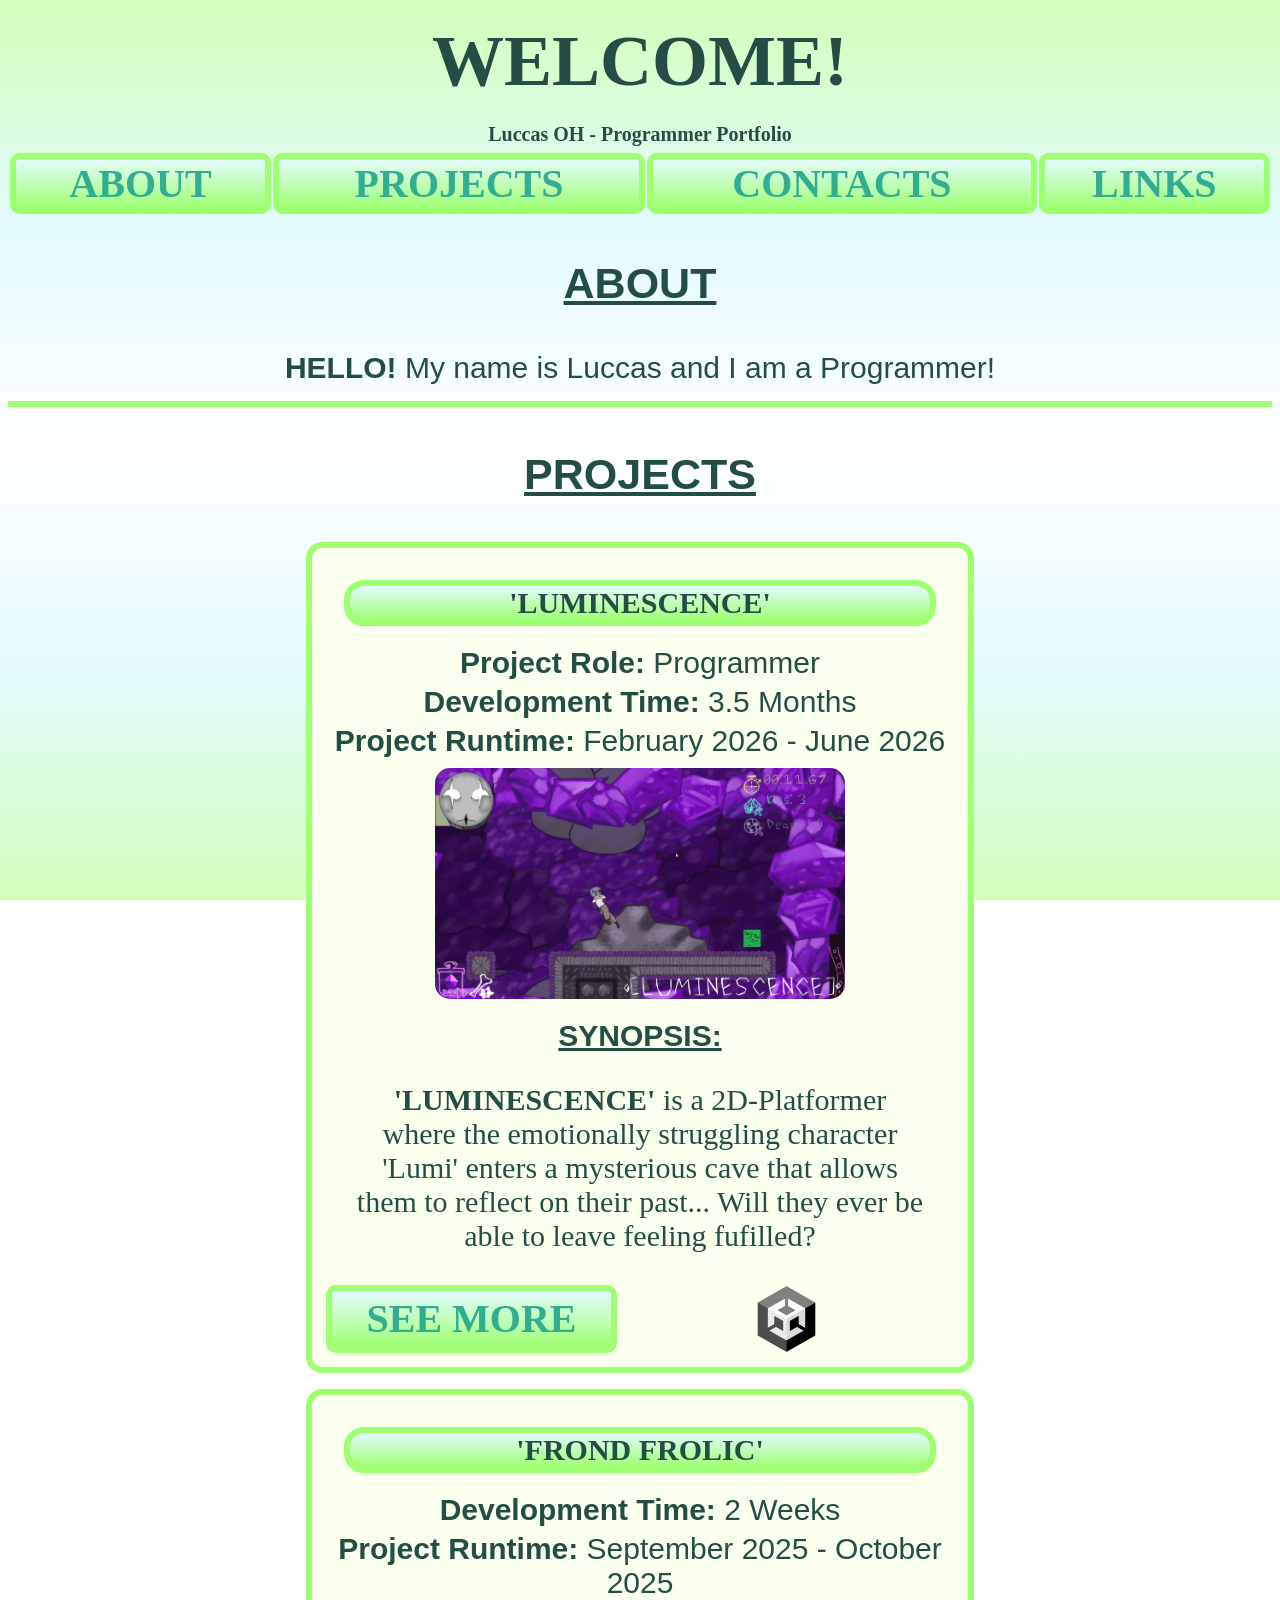
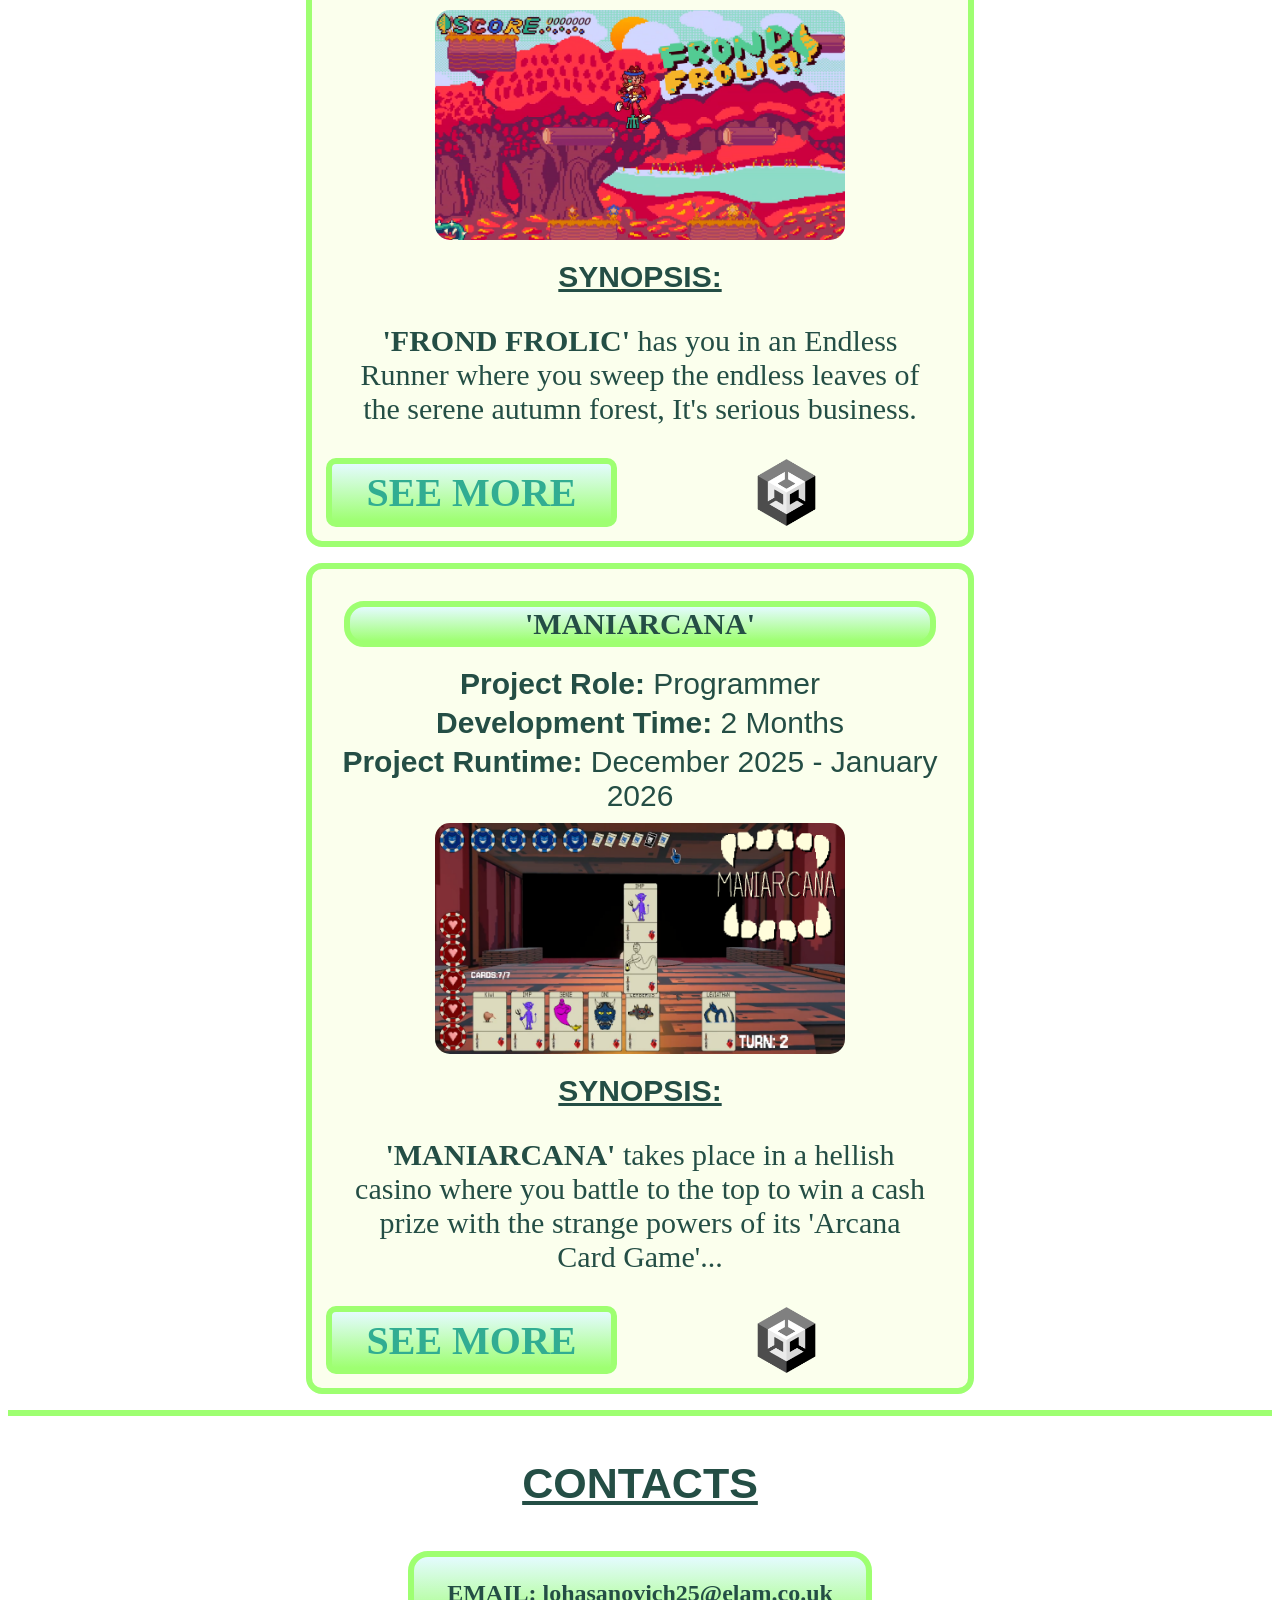
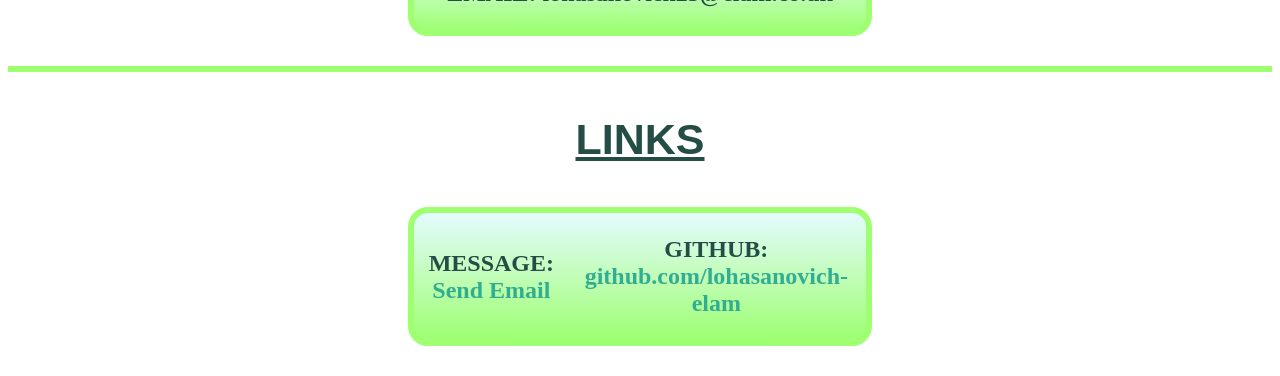
==== index.html @ 420a4e7f "Site Update More Page Additions" ====
<!DOCTYPE html>
<html lang ="en">
<head>
    <title>My Portfolio</title>
    <link rel="stylesheet" href="css/style.css" />
    <link rel="icon" href="assets/missing_texture.png"/>
</head>
<body id="body_main">
    <h1 style="font-size:72px; text-align:center;">WELCOME!</h1>
    <h2 style="font-size: 20px; text-align: center;">Luccas OH - Programmer Portfolio</h2>
    <table id="table_nav">
        <tbody>
            <tr id="top_cells">
                <th id="top_cells"><a href="#aboutme">ABOUT</a></th>
                <th id="top_cells"><a href="#myprojects">PROJECTS</a></th>
                <th id="top_cells"><a href="#contacts">CONTACTS</a></th>
                <th id="top_cells"><a href="#links">LINKS</a></th>
            </tr>
        </tbody>
    </table>
    <p title="About Me"  id="aboutme" style="font-size: 43px;" ;><b><ins>ABOUT</ins></b></p>
    <p style="margin: 10px";><b> HELLO! </b>My name is Luccas and I am a Programmer!</p>


    <div class="divider"></div>

    <p title="Projects" id="myprojects" style="font-size: 43px;" ;><b><ins>PROJECTS</ins></b></p>

    <!-- Luminescence_Game -->
    <nav class="project">
        <h1 class="project_title" ;>'LUMINESCENCE'</h1>
        <p style="margin: 5px" ;><b> Project Role: </b>Programmer</p>
        <p style="margin: 5px" ;><b> Development Time: </b>3.5 Months</p>
        <p style="margin: 5px" ;><b> Project Runtime: </b>February 2026 - June 2026</p>
        <img id="img_projects" src="assets/luminescence_screenshot.png" alt="Screenshot of the game Luminescence with its beautiful cave environment glistening through purple geodes.">
        <p style="margin: 15px" ;><b><ins> SYNOPSIS: </ins></b>
        <p style="margin: 30px; font-family: Verdana" ;><b>'LUMINESCENCE'</b> is a 2D-Platformer where the emotionally struggling character 'Lumi' enters a mysterious cave that allows them to reflect on their past... Will they ever be able to leave feeling fufilled?</p>
        <table id="table_nav">
            <tbody>
                <tr>
                    <th id="top_cells"><a href="luminescence.html">SEE MORE</a></th>
                    <th><img id="img_program" src="assets/unitylogo.png" alt="Made with Unity"></th>
                </tr>
            </tbody>
        </table>
    </nav>


    <!-- Frond_Frolic_Game -->
    <nav class="project">
        <h1 class="project_title" ;>'FROND FROLIC'</h1>
        <p style="margin: 5px" ;><b> Development Time: </b>2 Weeks</p>
        <p style="margin: 5px" ;><b> Project Runtime: </b>September 2025 - October 2025</p>
        <img id="img_projects" src="assets/frondfrolic_screenshot.png" alt="Screenshot of the serene autumn forests of Frond Frolic.">
        <p style="margin: 15px" ;><b><ins> SYNOPSIS: </ins></b></p>
        <p style="margin: 30px; font-family: Verdana" ;><b>'FROND FROLIC'</b> has you in an Endless Runner where you sweep the endless leaves of the serene autumn forest, It's serious business.</p>
        <table id="table_nav">
            <tbody>
                <tr>
                    <th id="top_cells"><a href="frond-frolic.html">SEE MORE</a></th>
                    <th><img id="img_program" src="assets/unitylogo.png" alt="Made with Unity"></th>
                </tr>
            </tbody>
        </table>
    </nav>

    <!-- Maniarcana_Game -->
    <nav class="project">
        <h1 class="project_title" ;>'MANIARCANA'</h1>
        <p style="margin: 5px" ;><b> Project Role: </b>Programmer</p>
        <p style="margin: 5px" ;><b> Development Time: </b>2 Months</p>
        <p style="margin: 5px" ;><b> Project Runtime: </b>December 2025 - January 2026</p>
        <img id="img_projects" src="assets/maniarcana_screenshot.png" alt="Screenshot of the inside of the titular card table in MANIARCANA.">
        <p style="margin: 15px" ;><b><ins> SYNOPSIS: </ins></b></p>
        <p style="margin: 30px; font-family: Verdana" ;><b>'MANIARCANA'</b> takes place in a hellish casino where you battle to the top to win a cash prize with the strange powers of its 'Arcana Card Game'...</p>
        <table id="table_nav">
            <tbody>
                <tr>
                    <th id="top_cells"><a href="maniarcana.html">SEE MORE</a></th>
                    <th><img id="img_program" src="assets/unitylogo.png" alt="Made with Unity"></th>
                </tr>
            </tbody>
        </table>
    </nav>

    <div class="divider"></div>

    <!-- CONTACTS + LINKS -->

    <p title="My Contacts" id="contacts" style="font-size: 43px;" ;><b><ins>CONTACTS</ins></b></p>
    <nav class="linkarea">
        <table id="table_nav">
            <tbody>
                <tr>
                    <th id="links_cells">EMAIL: lohasanovich25@elam.co.uk</th>
                </tr>
            </tbody>
        </table>
    </nav>

    <div class="divider"></div>

    <p title="Links" id="links" style="font-size: 43px;" ;><b><ins>LINKS</ins></b></p>
    <nav class="linkarea">
        <table id="table_nav">
            <tbody>
                <tr>
                    <th id="links_cells">MESSAGE: <a href="mailto:lohasanovich25@elam.co.uk">Send Email</a></th>
                    <th id="links_cells">GITHUB: <a href="https://github.com/lohasanovich-elam">github.com/lohasanovich-elam</a></th>
                </tr>
            </tbody>
        </table>
    </nav>
</body>
</html>
---- css/style.css ----
#top_cells{
    text-align: center;
    height: 100%;
    border: 6px solid #d2ffba;
    border-radius: 10px;
    border-collapse: collapse;
    border-color: #9eff71;
    background-color: #e4fbff;
    background-image: linear-gradient(to top, #9eff71, #e4fbff);
    font-family: Verdana;
    font-size: 40px;
    color: #244e45;
}

#links_cells{
    text-align: center;
    height: 100%;
    font-family: Verdana;
    font-size: 24px;
    color: #244e45;
}

h1 {
    font-family: Verdana;
    color: #244e45;
    text-align: center;
    margin: 20px;
}

h2 {
    font-family: Verdana;
    color: #244e45;
    text-align: center;
    margin: 5px;
}


p {
    font-family: Arial;
    text-align: center;
    font-size: 30px;
    color: #244e45;
}

img{
    display: block;
    margin: 50px;
    width: 100%
}

.linkarea {
    background-color: white;
    background-image: linear-gradient(to top, #9eff71, #e4fbff);
    border: 6px solid #9eff71;
    border-radius: 20px;
    margin: 40px 400px 30px 400px;
    padding: 20px 0px;
    font-family: Arial;
    font-size: 24px;
}

.project_title {
    background-color: white;
    background-image: linear-gradient(to top, #9eff71, #e4fbff);
    border: 6px solid #9eff71;
    border-radius: 20px;
    margin: 100%, 70%, 100%, 70%;
    font-family: Verdana;
    font-size: 30px;
    text-align: center;
}

.project {
    display: block;
    margin: auto;
    margin-top: 16px;
    padding: 12px;
    width: 50%;
    height: 100%;
    background-color: #fbffed;
    border: 6px solid #9eff71;
    border-radius: 16px;
}

#fc_app {
    color: #244e45;
}

.divider{
    margin-top: 16px;
    margin-bottom: 16px;
    border-top: 6px solid #9eff71;
}

#table_nav {
    width: 100%;
    height: 100%;
    text-align: center;
}

#table_projects{
    margin-top: 16px;
    width: 100%;
    height: 100%;
}

a:link {
    color: #31ad92;
    background-color: transparent;
    text-decoration: none;
}

a:visited {
    color: purple;
    background-color: transparent;
    text-decoration: none;
}

a:hover {
    color: #3de0f5;
    background-color: transparent;
    text-decoration: underline;
}

a:active {
    color: yellow;
    background-color: transparent;
    text-decoration: underline;
}

#img_projects {
    height: 80%;
    width: 65%;
    border-radius: 20px;
    border: 5px solid transparent;
    margin:auto;
}

#img_projects:hover {
    filter: brightness(120%);
    border: 5px dotted #3de0f5;
}

#img_program {
    width: 20%;
    margin:auto;
}

#body_main {
    background-image: linear-gradient(to top, #d2ffba, #e4fbff, #ffffff, #e4fbff, #d2ffba);
    background-repeat: repeat;
    background-attachment: fixed;
    background-size: 100% 100%;
}



#body_luminescence {
    background-image: linear-gradient(to top, #a864ff, #dbc0ff, #ffffff, #dbc0ff, #a864ff);
    background-repeat: repeat;
    background-attachment: fixed;
    background-size: 100% 100%;
}

.project_lum {
    display: block;
    margin: auto;
    margin-top: 16px;
    padding: 12px;
    width: 80%;
    height: 100%;
    background-color: #dbc0ff;
    border: 10px outset #a864ff;
    border-radius: 4px;
}

#body_maniarcana {
    background-image: linear-gradient(to top, #ff64a8, #dbc0ff, #ffffff, #dbc0ff, #ff64a8);
    background-repeat: repeat;
    background-attachment: fixed;
    background-size: 100% 100%;
}

.project_man {
    display: block;
    margin: auto;
    margin-top: 16px;
    padding: 12px;
    width: 80%;
    height: 100%;
    background-color: #dbc0ff;
    border: 10px outset #a864ff;
    border-radius: 4px;
}

#dualcell {
    text-align: center;
    width: 50%;
    border-radius: 4px;
    border-collapse: collapse;
    font-family: Verdana;
    font-size: 1.5rem;
    text-wrap: stable;
}
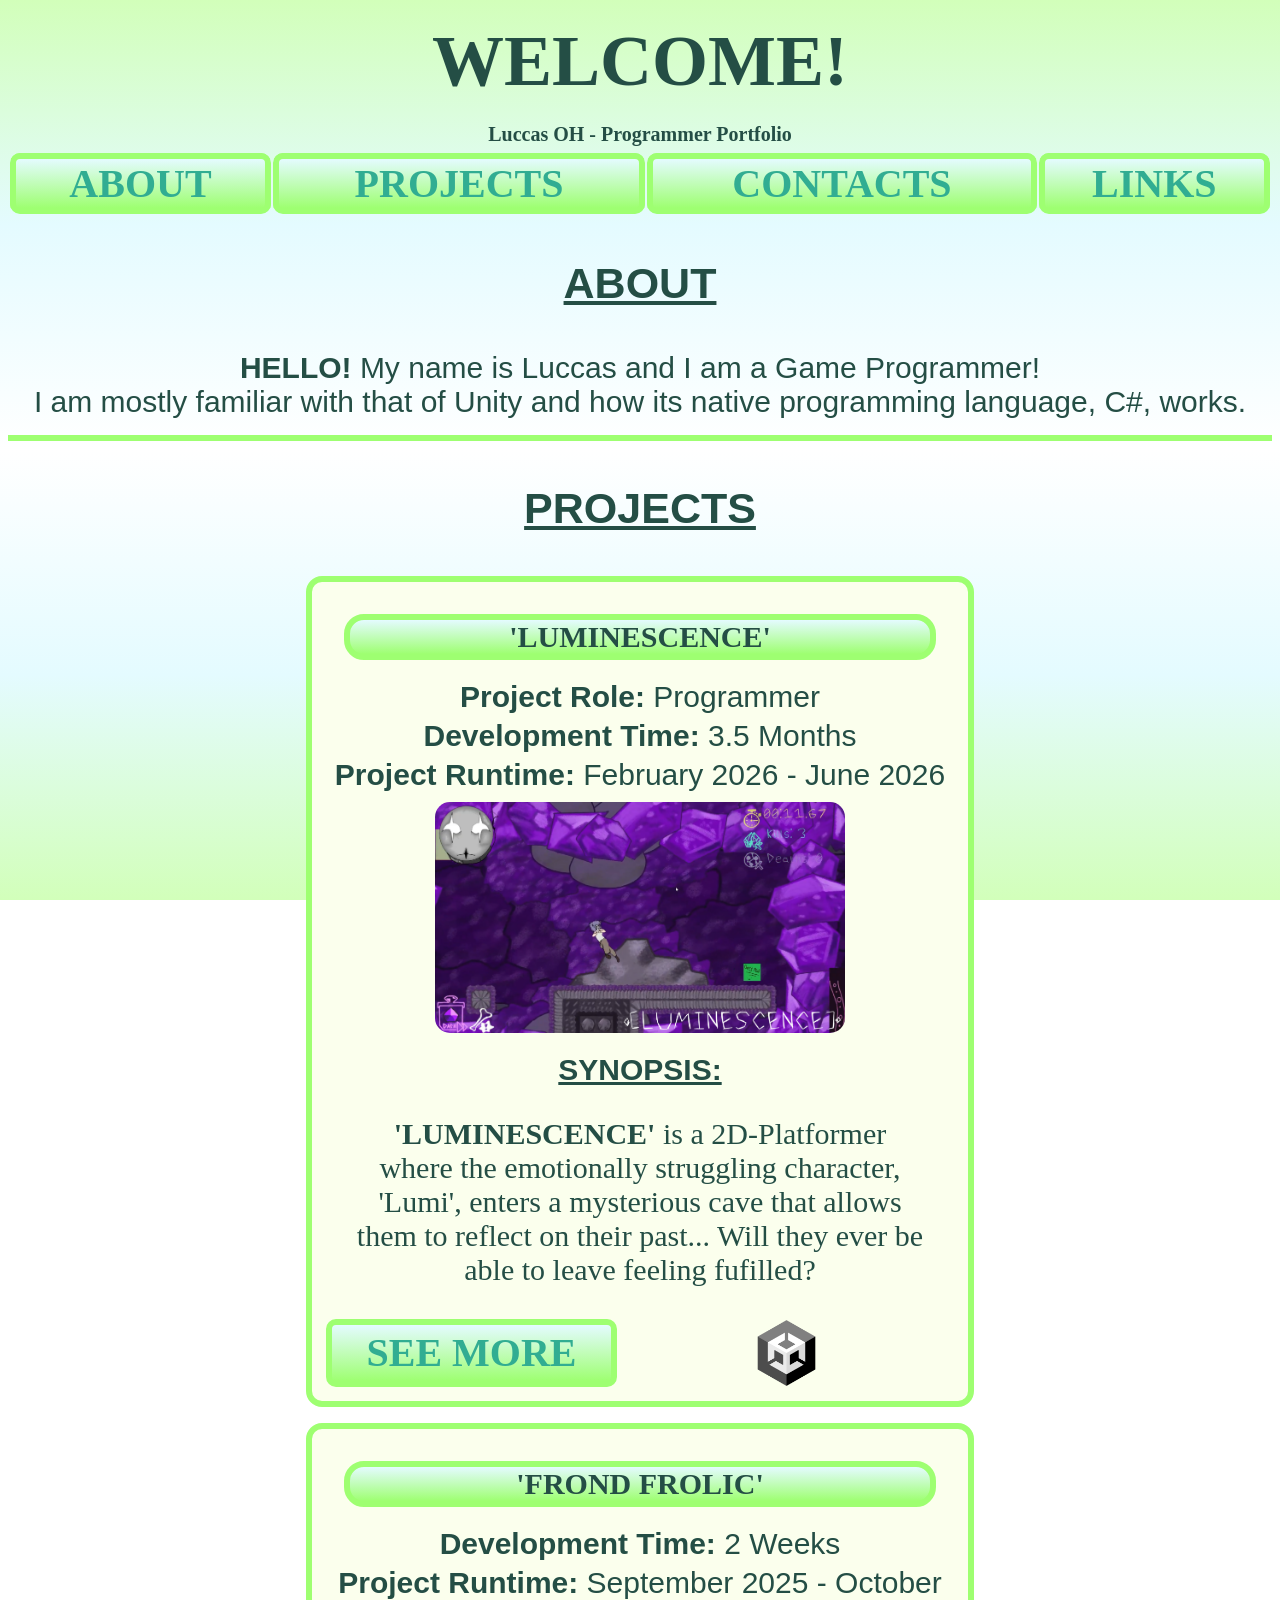
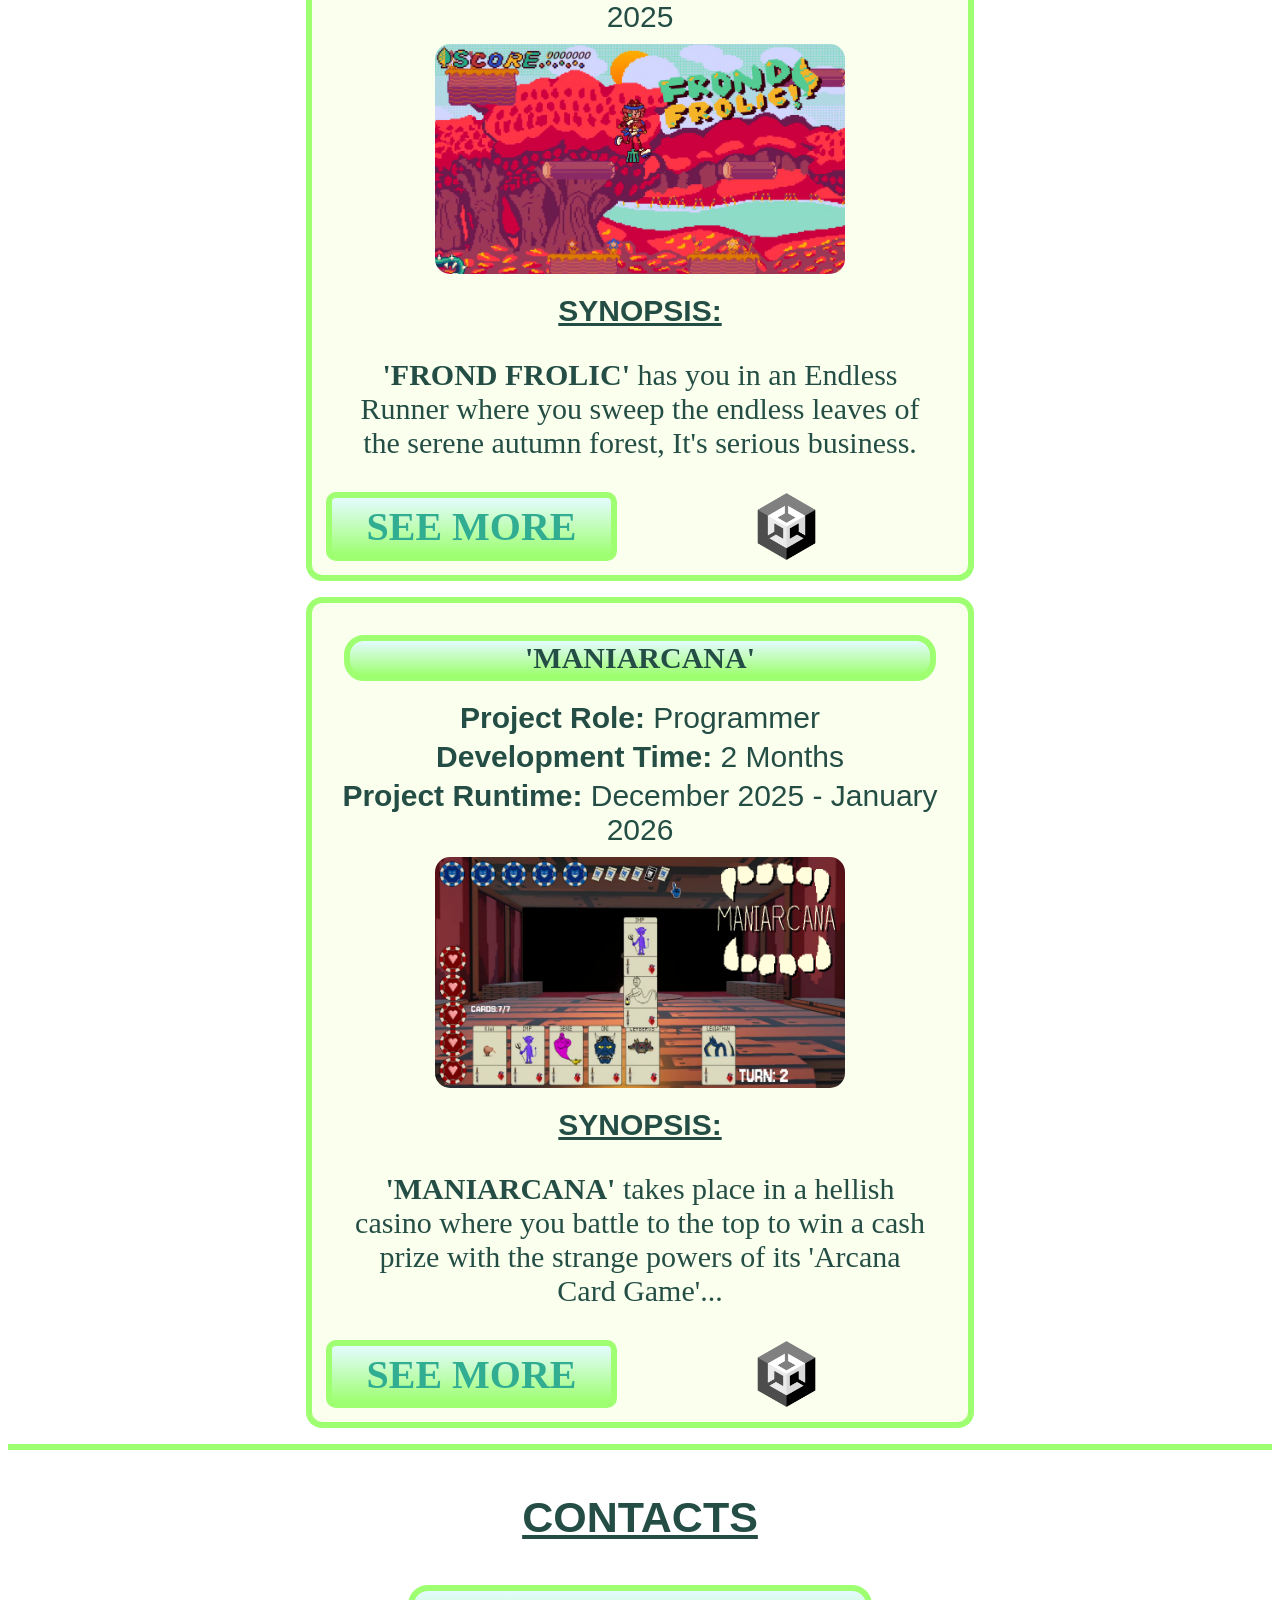
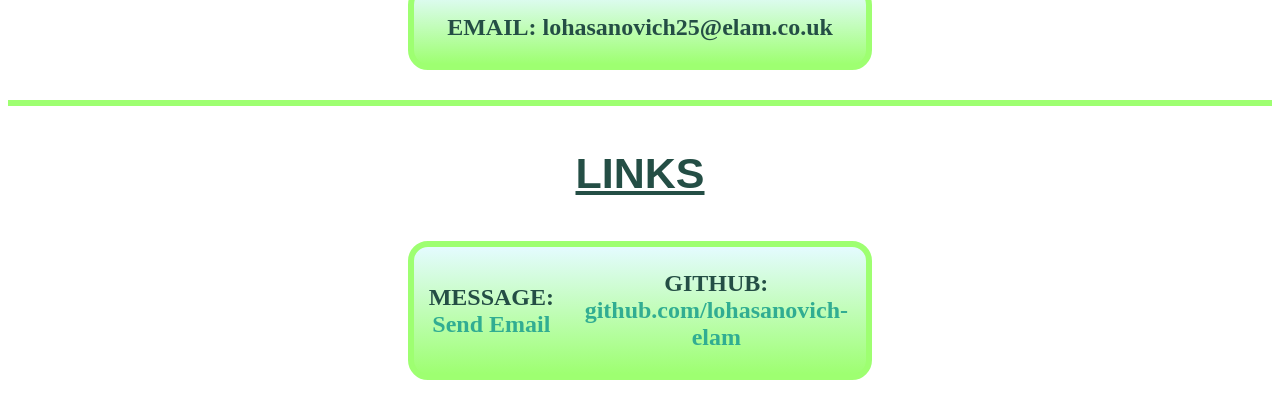
==== commit 01adc945: "Favicon" ====
--- a/index.html
+++ b/index.html
@@ -3,7 +3,7 @@
 <head>
     <title>My Portfolio</title>
     <link rel="stylesheet" href="css/style.css" />
-    <link rel="icon" href="assets/missing_texture.png"/>
+    <link rel="icon" href="assets/favicon.svg"/>
 </head>
 <body id="body_main">
     <h1 style="font-size:72px; text-align:center;">WELCOME!</h1>
@@ -19,7 +19,7 @@
         </tbody>
     </table>
     <p title="About Me"  id="aboutme" style="font-size: 43px;" ;><b><ins>ABOUT</ins></b></p>
-    <p style="margin: 10px";><b> HELLO! </b>My name is Luccas and I am a Programmer!</p>
+    <p style="margin: 10px";><b> HELLO! </b>My name is Luccas and I am a Game Programmer! <br> I am mostly familiar with that of Unity and how its native programming language, C#, works.</p>
 
 
     <div class="divider"></div>
@@ -34,7 +34,7 @@
         <p style="margin: 5px" ;><b> Project Runtime: </b>February 2026 - June 2026</p>
         <img id="img_projects" src="assets/luminescence_screenshot.png" alt="Screenshot of the game Luminescence with its beautiful cave environment glistening through purple geodes.">
         <p style="margin: 15px" ;><b><ins> SYNOPSIS: </ins></b>
-        <p style="margin: 30px; font-family: Verdana" ;><b>'LUMINESCENCE'</b> is a 2D-Platformer where the emotionally struggling character 'Lumi' enters a mysterious cave that allows them to reflect on their past... Will they ever be able to leave feeling fufilled?</p>
+        <p style="margin: 30px; font-family: Verdana" ;><b>'LUMINESCENCE'</b> is a 2D-Platformer where the emotionally struggling character, 'Lumi', enters a mysterious cave that allows them to reflect on their past... Will they ever be able to leave feeling fufilled?</p>
         <table id="table_nav">
             <tbody>
                 <tr>
--- a/css/style.css
+++ b/css/style.css
@@ -174,6 +174,20 @@
     border-radius: 4px;
 }
 
+#lum_cells{
+    text-align: center;
+    height: 100%;
+    border: 10px outset #a864ff;
+    border-radius: 4px;
+    border-collapse: collapse;
+    border-color: #a864ff;
+    background-color: #ffffff;
+    background-image: linear-gradient(to top, #dbc0ff, #a864ff);
+    font-family: Verdana;
+    font-size: 40px;
+    color: #244e45;
+}
+
 #body_maniarcana {
     background-image: linear-gradient(to top, #ff64a8, #dbc0ff, #ffffff, #dbc0ff, #ff64a8);
     background-repeat: repeat;
@@ -196,9 +210,9 @@
 #dualcell {
     text-align: center;
     width: 50%;
-    border-radius: 4px;
     border-collapse: collapse;
-    font-family: Verdana;
+    font-family: Arial;
+    color: #244e45;
     font-size: 1.5rem;
     text-wrap: stable;
 }
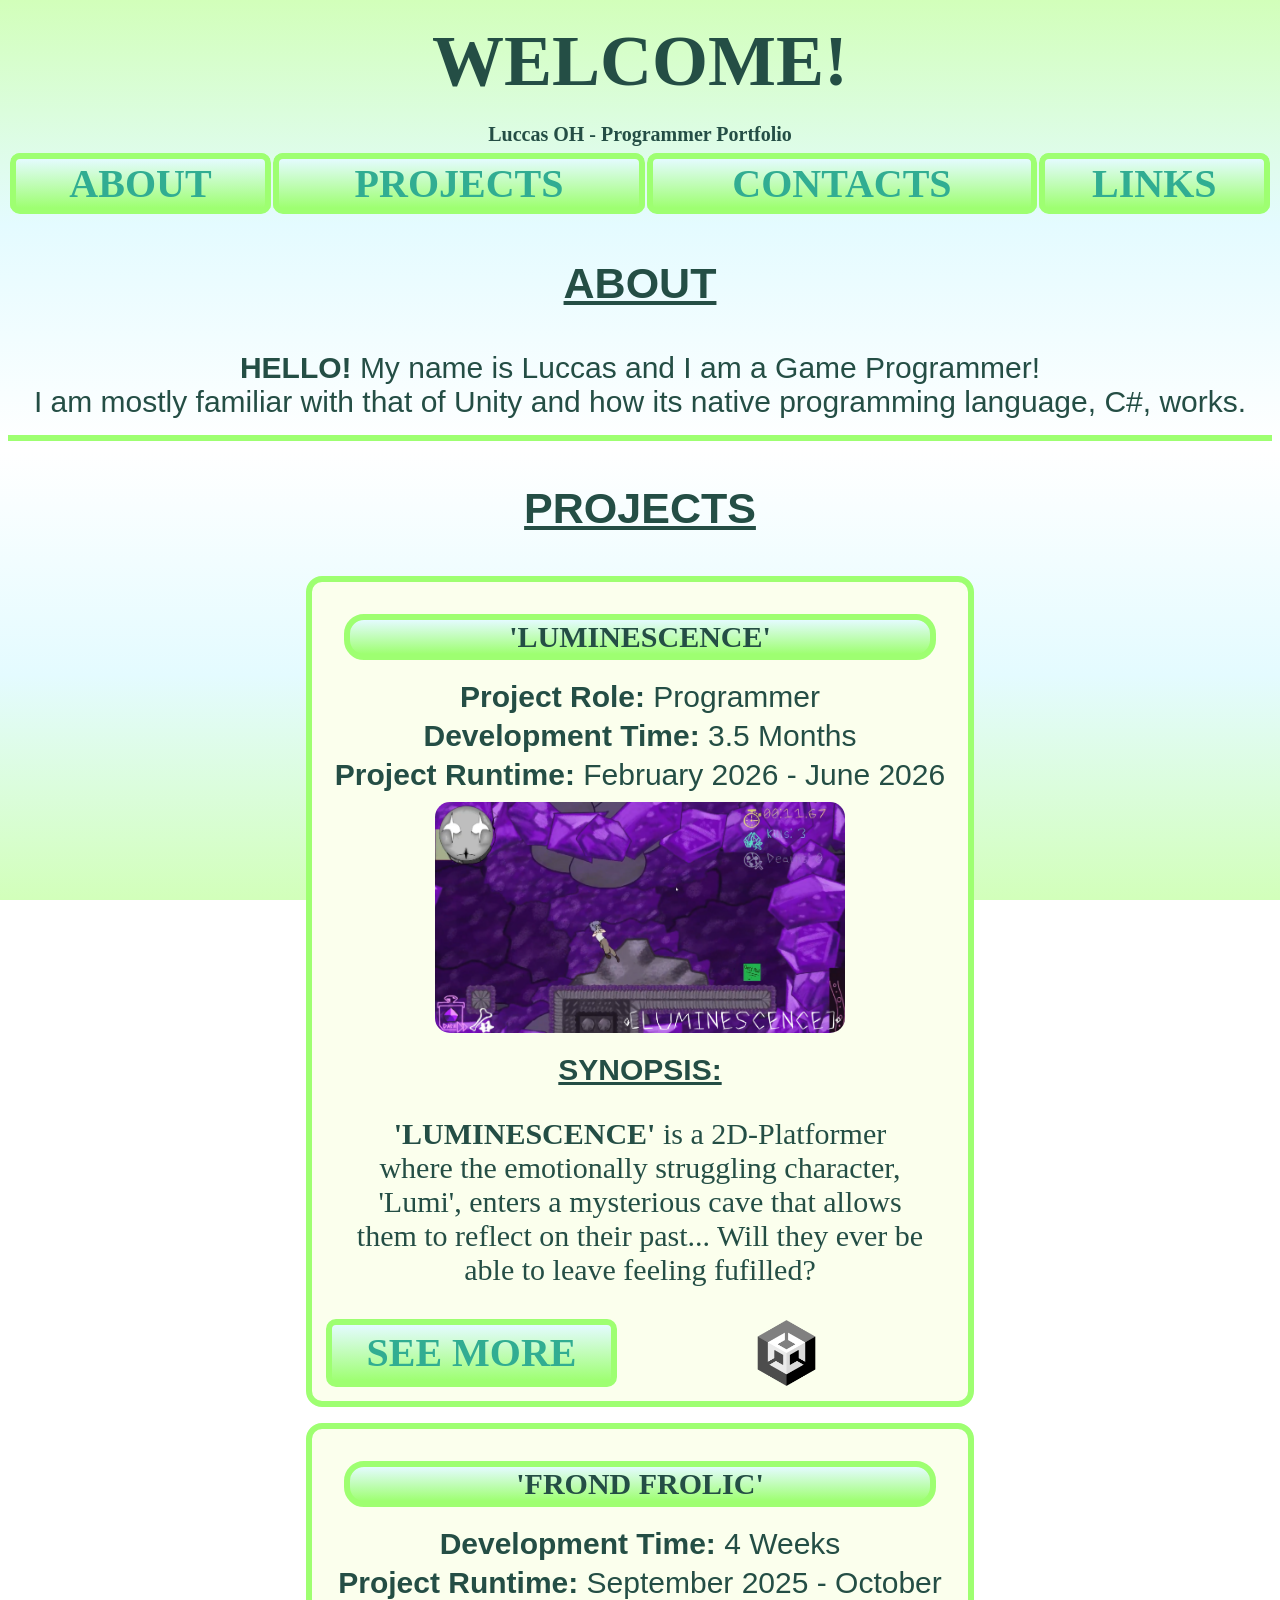
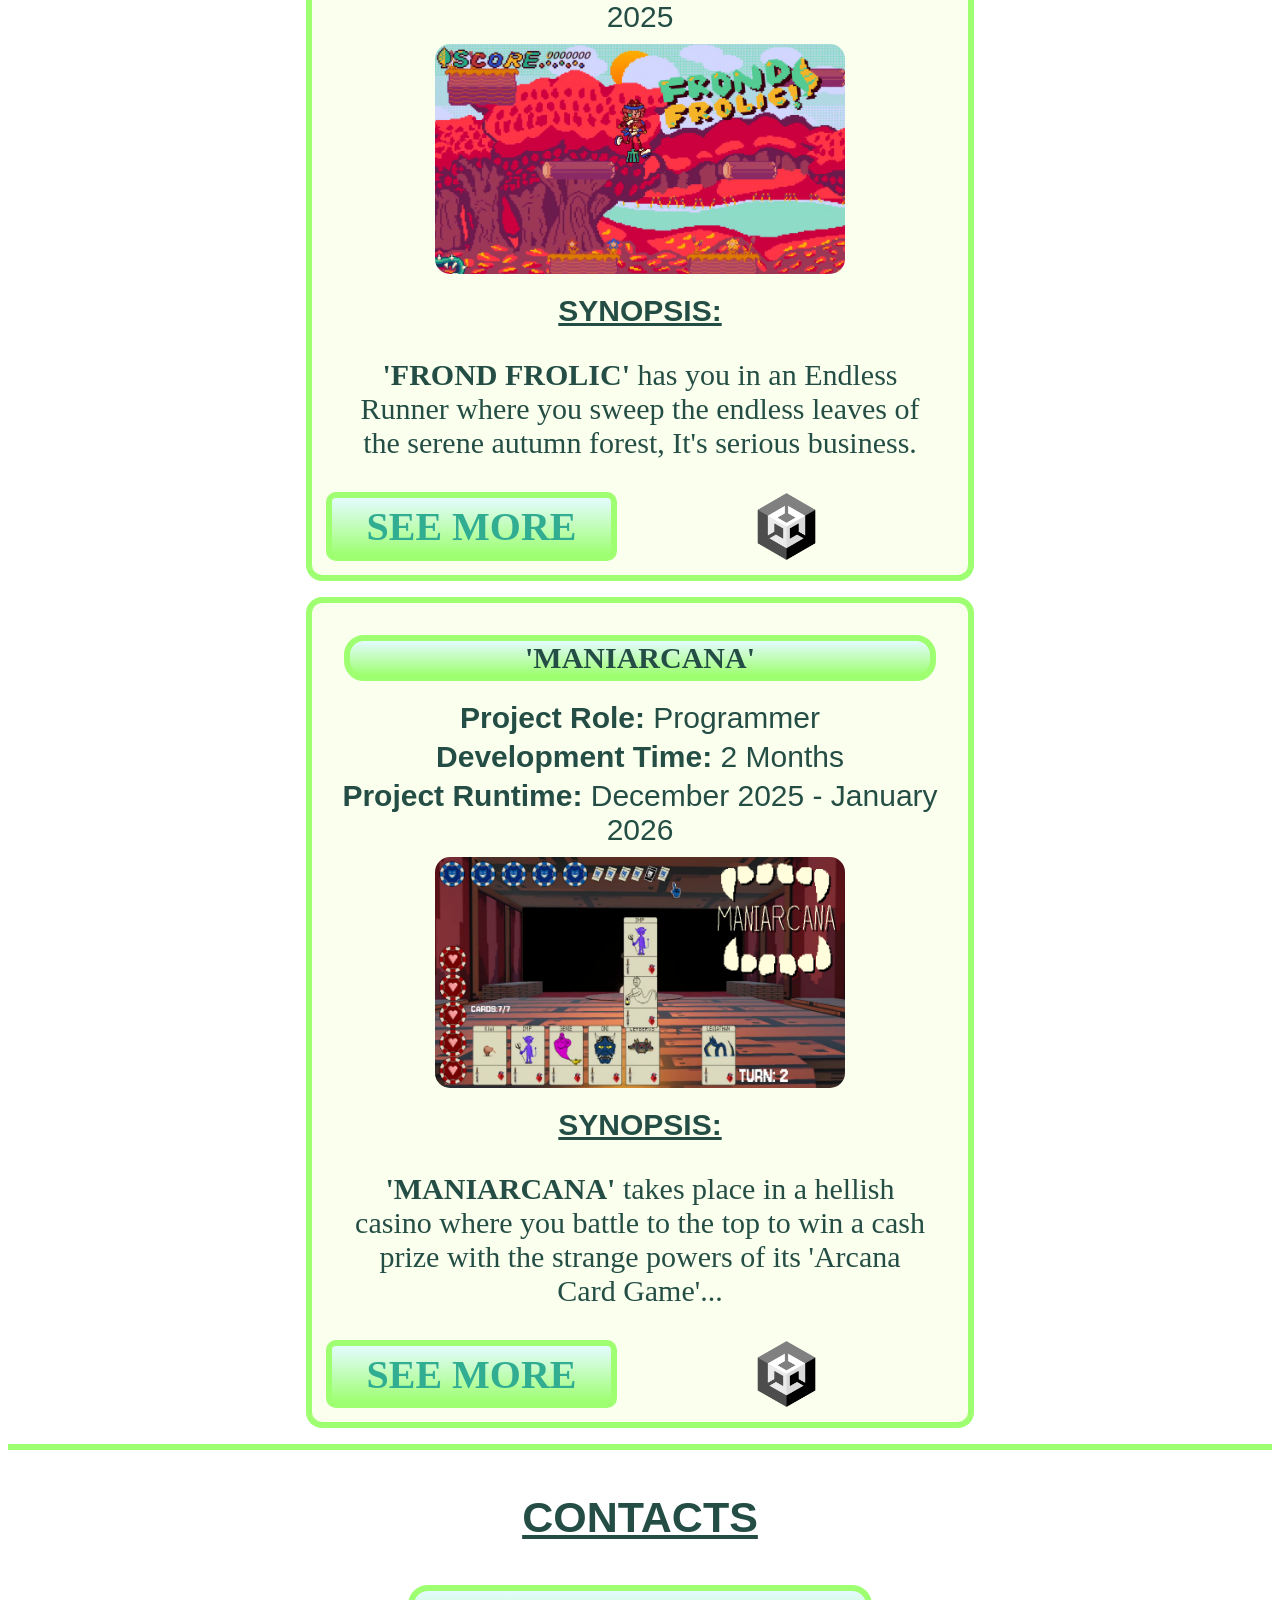
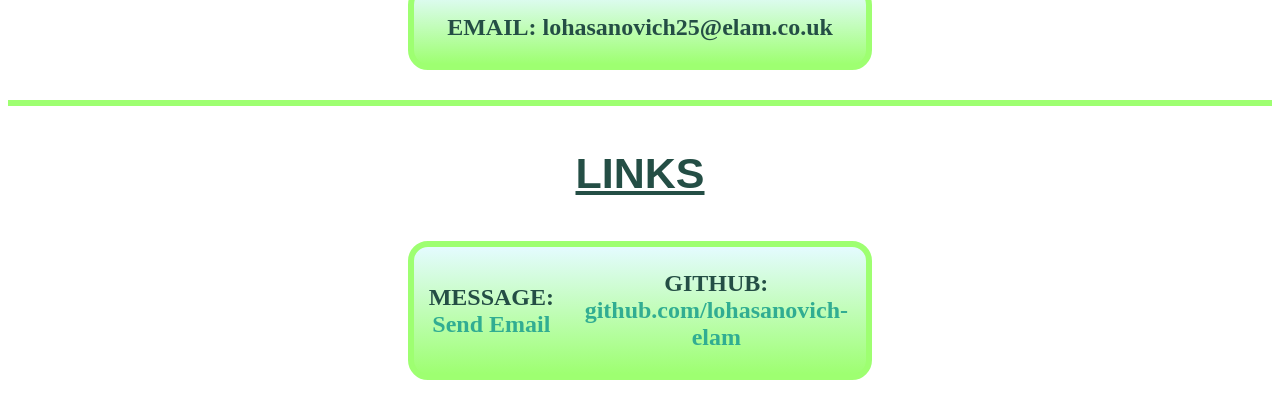
==== commit 6d9b40c0: "Pages Written" ====
--- a/index.html
+++ b/index.html
@@ -49,7 +49,7 @@
     <!-- Frond_Frolic_Game -->
     <nav class="project">
         <h1 class="project_title" ;>'FROND FROLIC'</h1>
-        <p style="margin: 5px" ;><b> Development Time: </b>2 Weeks</p>
+        <p style="margin: 5px" ;><b> Development Time: </b>4 Weeks</p>
         <p style="margin: 5px" ;><b> Project Runtime: </b>September 2025 - October 2025</p>
         <img id="img_projects" src="assets/frondfrolic_screenshot.png" alt="Screenshot of the serene autumn forests of Frond Frolic.">
         <p style="margin: 15px" ;><b><ins> SYNOPSIS: </ins></b></p>
--- a/css/style.css
+++ b/css/style.css
@@ -188,23 +188,70 @@
     color: #244e45;
 }
 
+#body_frond {
+    background-image: linear-gradient(to top, #ff7e33, #ffe6ab, #ffffff, #ffe6ab, #ff7e33);
+    background-repeat: repeat;
+    background-attachment: fixed;
+    background-size: 100% 100%;
+}
+
+.project_frond {
+    display: block;
+    margin: auto;
+    margin-top: 16px;
+    padding: 12px;
+    width: 80%;
+    height: 100%;
+    background-color: #ffe6ab;
+    border: 10px groove #ff7e33;
+    border-radius: 1px;
+}
+
+#frond_cells{
+    text-align: center;
+    height: 100%;
+    border: 10px groove #ff7e33;
+    border-radius: 4px;
+    border-collapse: collapse;
+    border-color: #ff7e33;
+    background-color: #ffffff;
+    background-image: linear-gradient(to top, #ffe6ab, #ff7e33);
+    font-family: Verdana;
+    font-size: 40px;
+    color: #244e45;
+}
+
 #body_maniarcana {
-    background-image: linear-gradient(to top, #ff64a8, #dbc0ff, #ffffff, #dbc0ff, #ff64a8);
-    background-repeat: repeat;
-    background-attachment: fixed;
-    background-size: 100% 100%;
-}
-
-.project_man {
+    background-image: linear-gradient(to top, #e63e87, #fabca5, #ffffff, #fabca5, #e63e87);
+    background-repeat: repeat;
+    background-attachment: fixed;
+    background-size: 100% 100%;
+}
+
+.project_mania {
     display: block;
     margin: auto;
     margin-top: 16px;
     padding: 12px;
     width: 80%;
     height: 100%;
-    background-color: #dbc0ff;
-    border: 10px outset #a864ff;
-    border-radius: 4px;
+    background-color: #fabca5;
+    border: 10px solid #e63e87;
+    border-radius: 4px;
+}
+
+#mania_cells{
+    text-align: center;
+    height: 100%;
+    border: 10px solid #fabca5;
+    border-radius: 4px;
+    border-collapse: collapse;
+    border-color: #e63e87;
+    background-color: #ffffff;
+    background-image: linear-gradient(to top, #fabca5, #e63e87);
+    font-family: Verdana;
+    font-size: 40px;
+    color: #244e45;
 }
 
 #dualcell {
@@ -213,6 +260,6 @@
     border-collapse: collapse;
     font-family: Arial;
     color: #244e45;
-    font-size: 1.5rem;
+    font-size: 1.8rem;
     text-wrap: stable;
 }
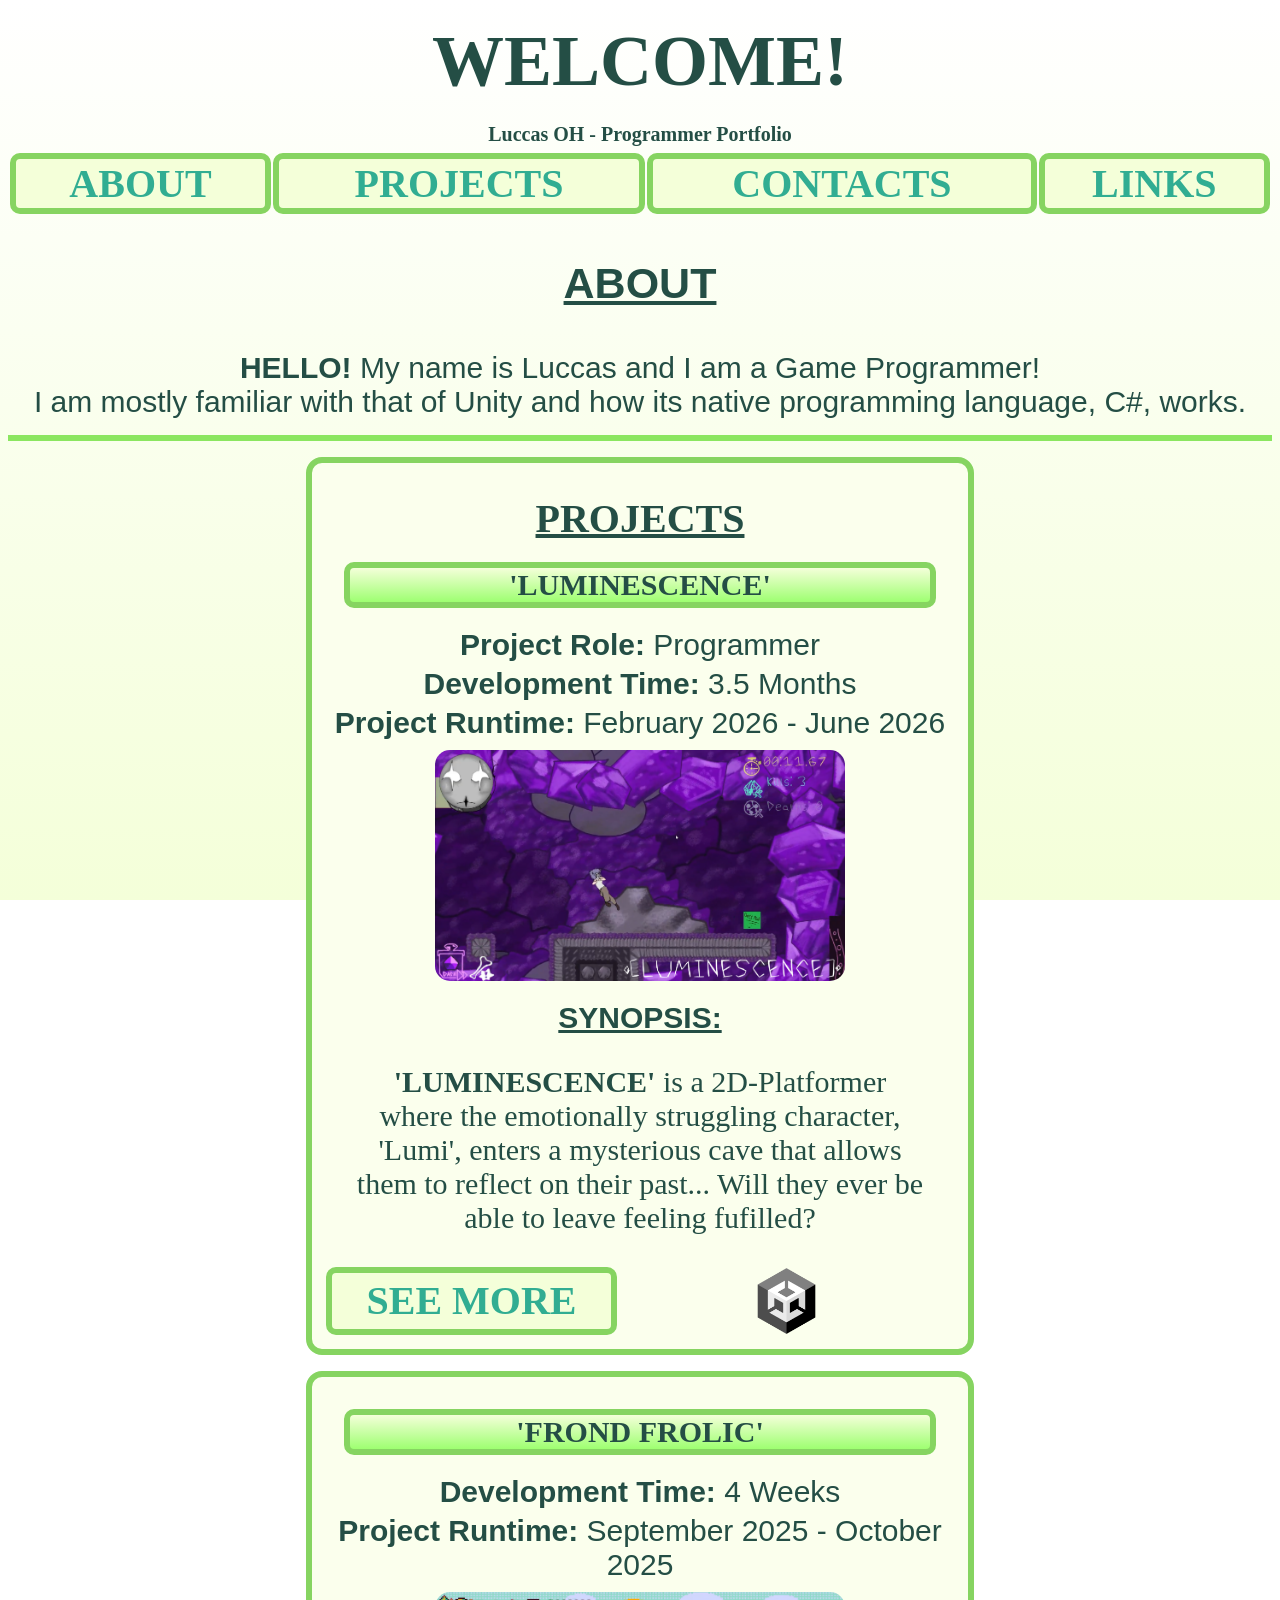
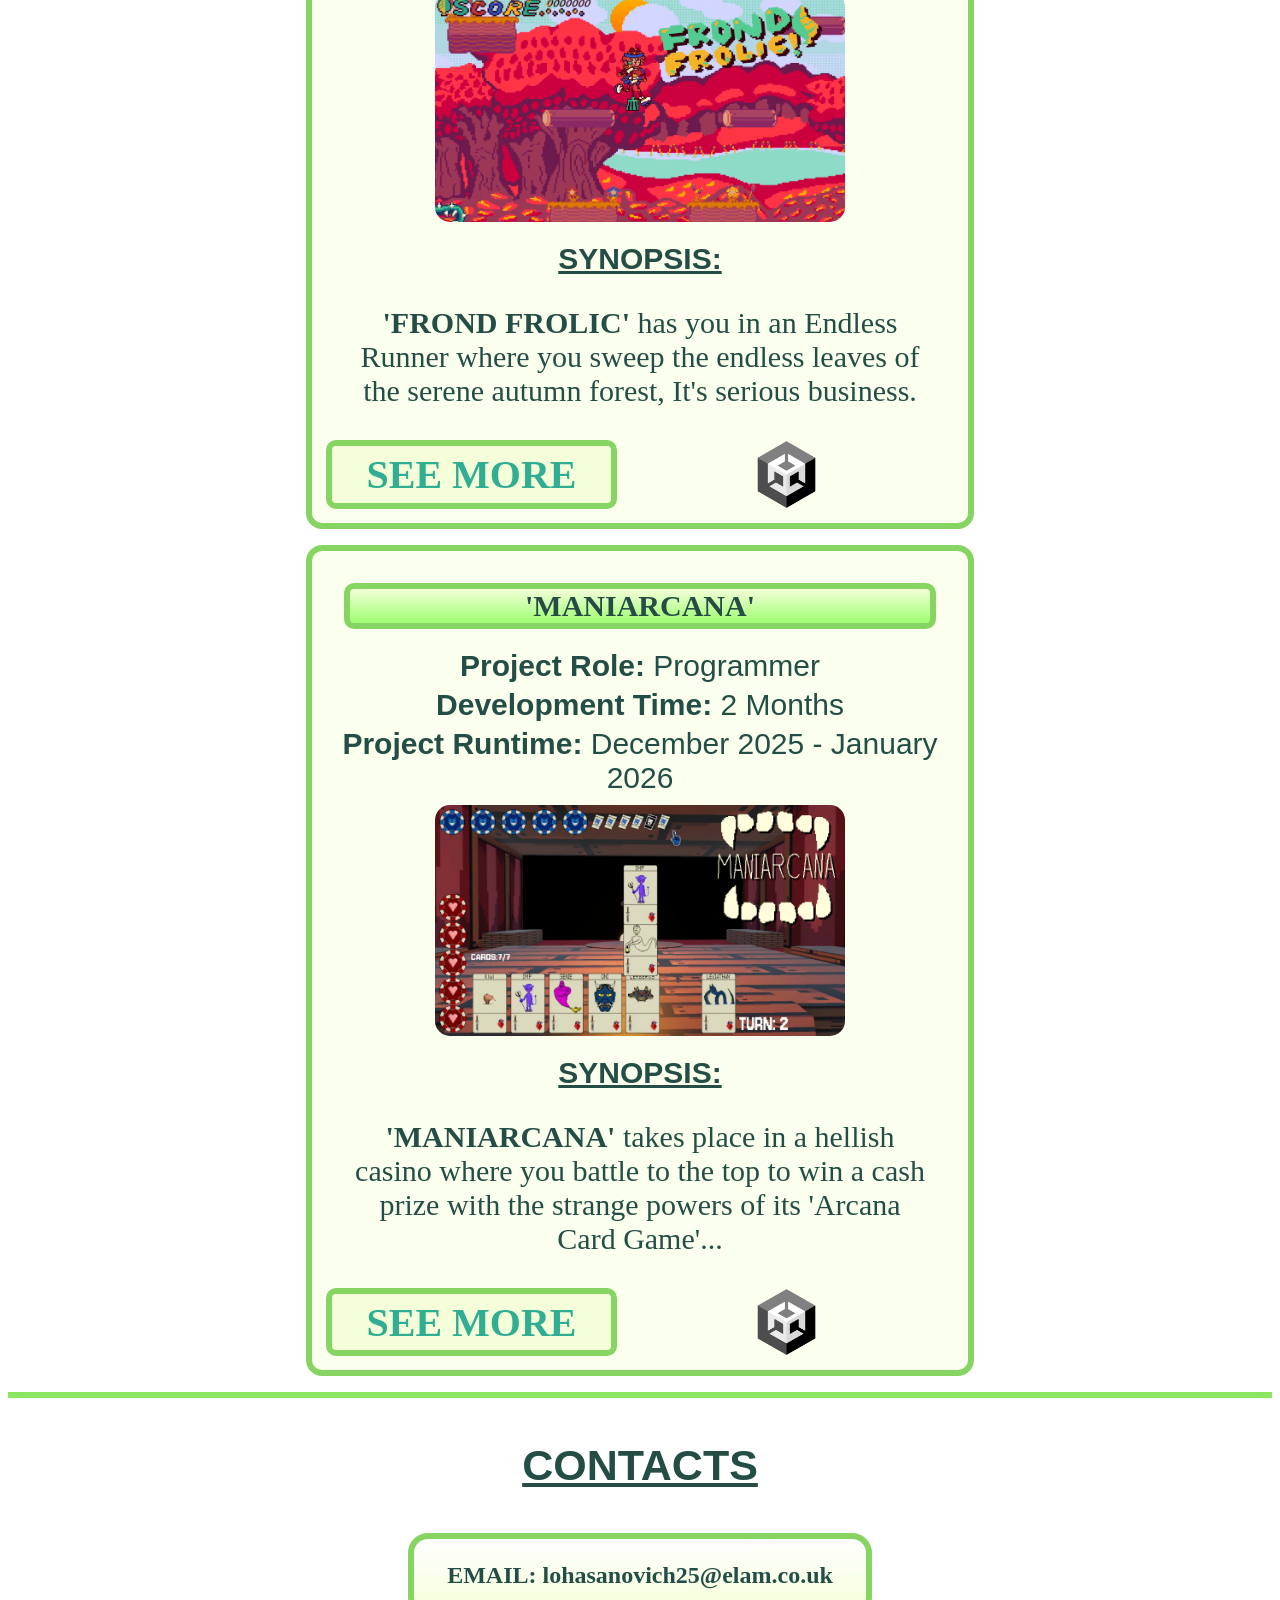
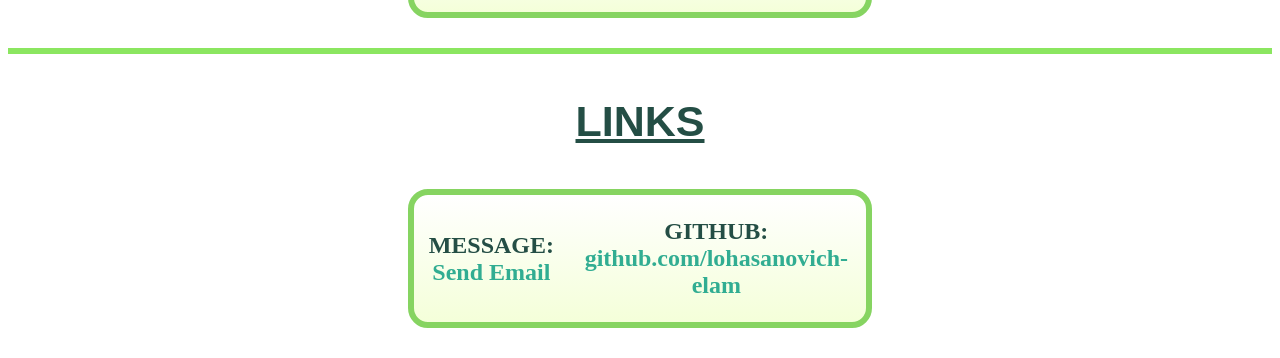
==== commit e3e8b336: "Style Updates" ====
--- a/index.html
+++ b/index.html
@@ -24,10 +24,9 @@
 
     <div class="divider"></div>
 
-    <p title="Projects" id="myprojects" style="font-size: 43px;" ;><b><ins>PROJECTS</ins></b></p>
-
     <!-- Luminescence_Game -->
     <nav class="project">
+        <h1 title="Projects" id="myprojects" style="font-size: 40px;" ;><b><ins>PROJECTS</ins></b></h1>
         <h1 class="project_title" ;>'LUMINESCENCE'</h1>
         <p style="margin: 5px" ;><b> Project Role: </b>Programmer</p>
         <p style="margin: 5px" ;><b> Development Time: </b>3.5 Months</p>
--- a/css/style.css
+++ b/css/style.css
@@ -1,12 +1,10 @@
-#top_cells{
-    text-align: center;
-    height: 100%;
-    border: 6px solid #d2ffba;
+#top_cells {
+    text-align: center;
+    height: 100%;
+    border: 6px solid #86d461;
     border-radius: 10px;
     border-collapse: collapse;
-    border-color: #9eff71;
-    background-color: #e4fbff;
-    background-image: linear-gradient(to top, #9eff71, #e4fbff);
+    background-color: #f4ffd9;
     font-family: Verdana;
     font-size: 40px;
     color: #244e45;
@@ -50,8 +48,8 @@
 
 .linkarea {
     background-color: white;
-    background-image: linear-gradient(to top, #9eff71, #e4fbff);
-    border: 6px solid #9eff71;
+    background-image: linear-gradient(to bottom, #ffffff, #f4ffd9);
+    border: 6px solid #86d461;
     border-radius: 20px;
     margin: 40px 400px 30px 400px;
     padding: 20px 0px;
@@ -61,9 +59,9 @@
 
 .project_title {
     background-color: white;
-    background-image: linear-gradient(to top, #9eff71, #e4fbff);
-    border: 6px solid #9eff71;
-    border-radius: 20px;
+    background-image: linear-gradient(to top, #9eff71, #f4ffd9);
+    border: 6px solid #86d461;
+    border-radius: 10px;
     margin: 100%, 70%, 100%, 70%;
     font-family: Verdana;
     font-size: 30px;
@@ -78,7 +76,7 @@
     width: 50%;
     height: 100%;
     background-color: #fbffed;
-    border: 6px solid #9eff71;
+    border: 6px solid #86d461;
     border-radius: 16px;
 }
 
@@ -86,10 +84,10 @@
     color: #244e45;
 }
 
-.divider{
+.divider {
     margin-top: 16px;
     margin-bottom: 16px;
-    border-top: 6px solid #9eff71;
+    border-top: 6px solid #8be660;
 }
 
 #table_nav {
@@ -138,7 +136,7 @@
 
 #img_projects:hover {
     filter: brightness(120%);
-    border: 5px dotted #3de0f5;
+    border: 5px dotted #2de0f5;
 }
 
 #img_program {
@@ -147,7 +145,7 @@
 }
 
 #body_main {
-    background-image: linear-gradient(to top, #d2ffba, #e4fbff, #ffffff, #e4fbff, #d2ffba);
+    background-image: linear-gradient(to top, #f4ffd9, #ffffff);
     background-repeat: repeat;
     background-attachment: fixed;
     background-size: 100% 100%;
@@ -161,6 +159,11 @@
     background-attachment: fixed;
     background-size: 100% 100%;
 }
+
+body.locked {
+    overflow: hidden;
+}
+#overlay html {overflow: hidden;}
 
 .project_lum {
     display: block;
@@ -262,4 +265,35 @@
     color: #244e45;
     font-size: 1.8rem;
     text-wrap: stable;
+}
+
+#overlay {
+    position: fixed;
+    display: none;
+    width: 100%;
+    height: 100%;
+    top: 0;
+    left: 0;
+    right: 0;
+    bottom: 0;
+    background-color: rgba(0,0,0,0.8);
+    z-index: 9999;
+}
+
+#overlay img {
+    margin: 0px;
+    position: fixed;
+    top: 50%;
+    left: 50%;
+    transform: translate(-50%, -50%) scale(.75);
+    image-rendering: pixelated;
+}
+
+#overlay img.hover {
+    position: fixed;
+    top: 50%;
+    left: 50%;
+    transform: translate(-50%, -50%) scale(.75);
+    image-rendering: pixelated;
+    cursor:pointer;
 }
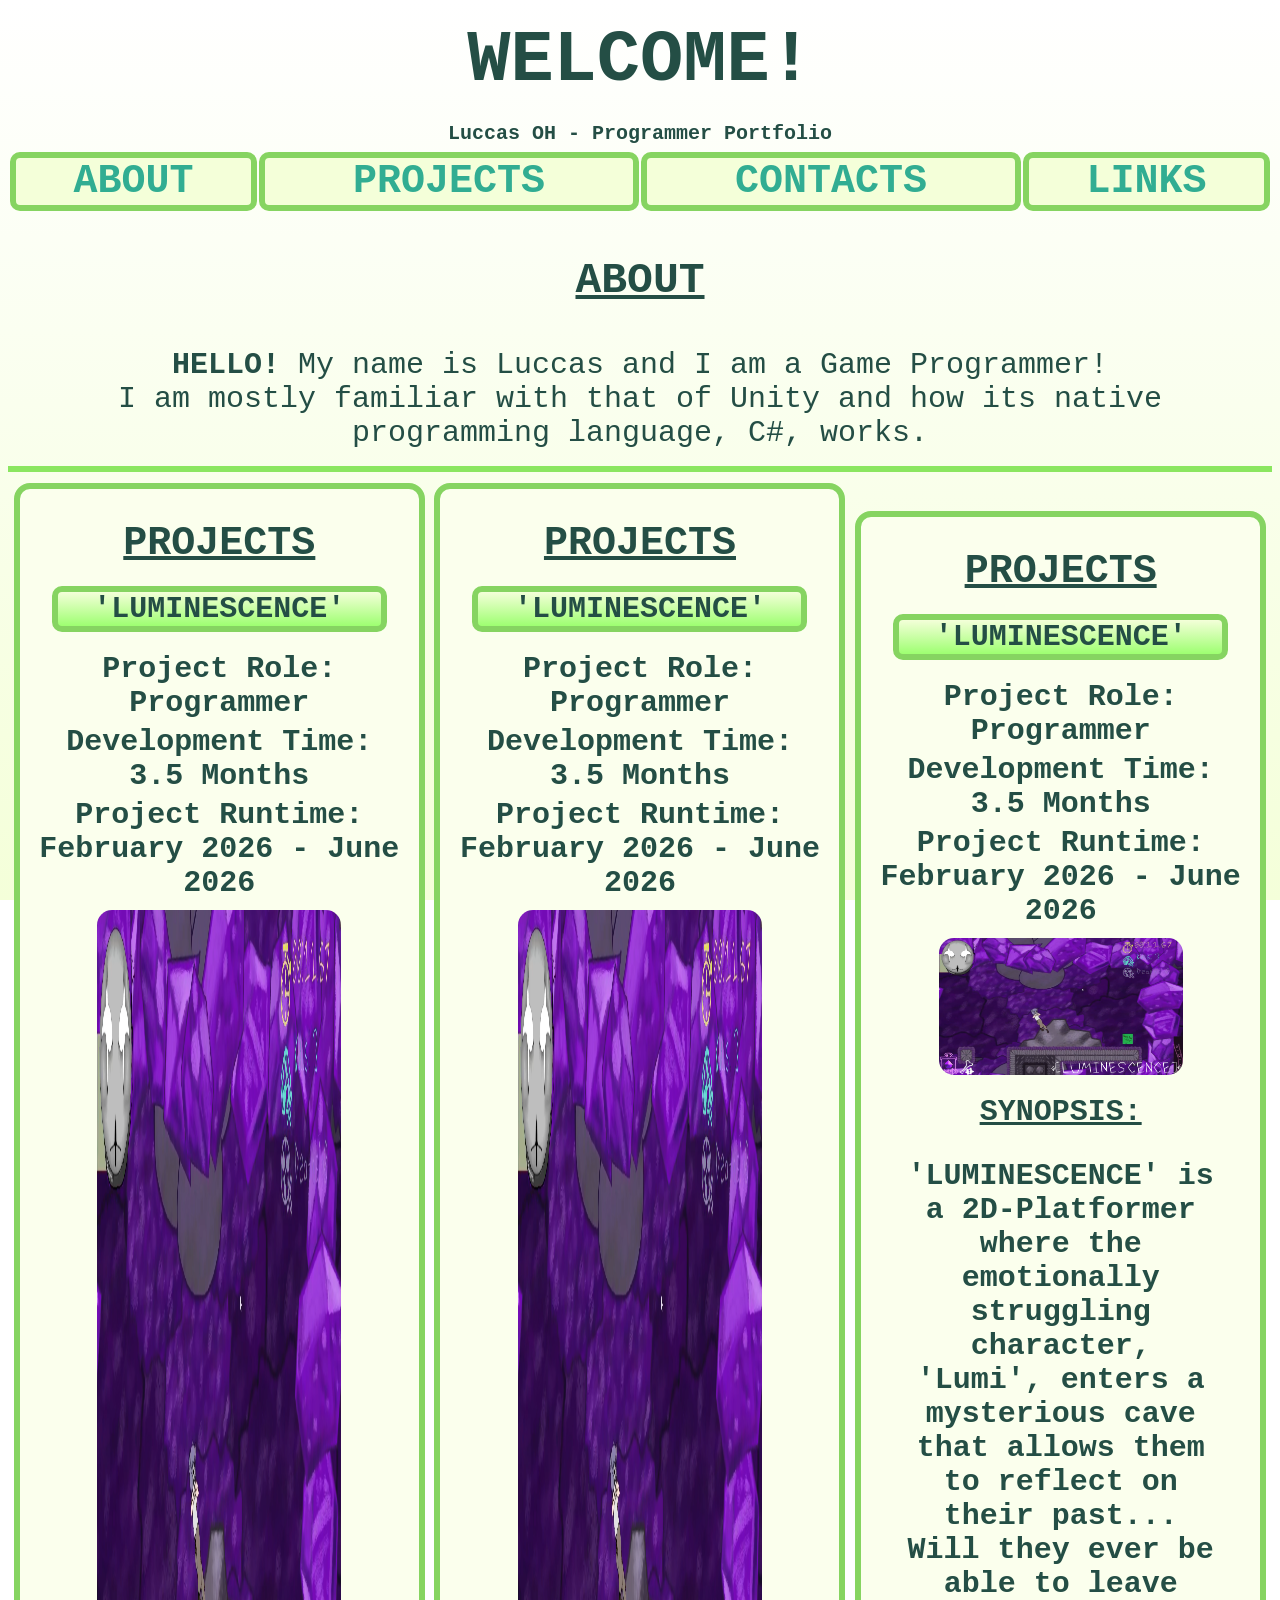
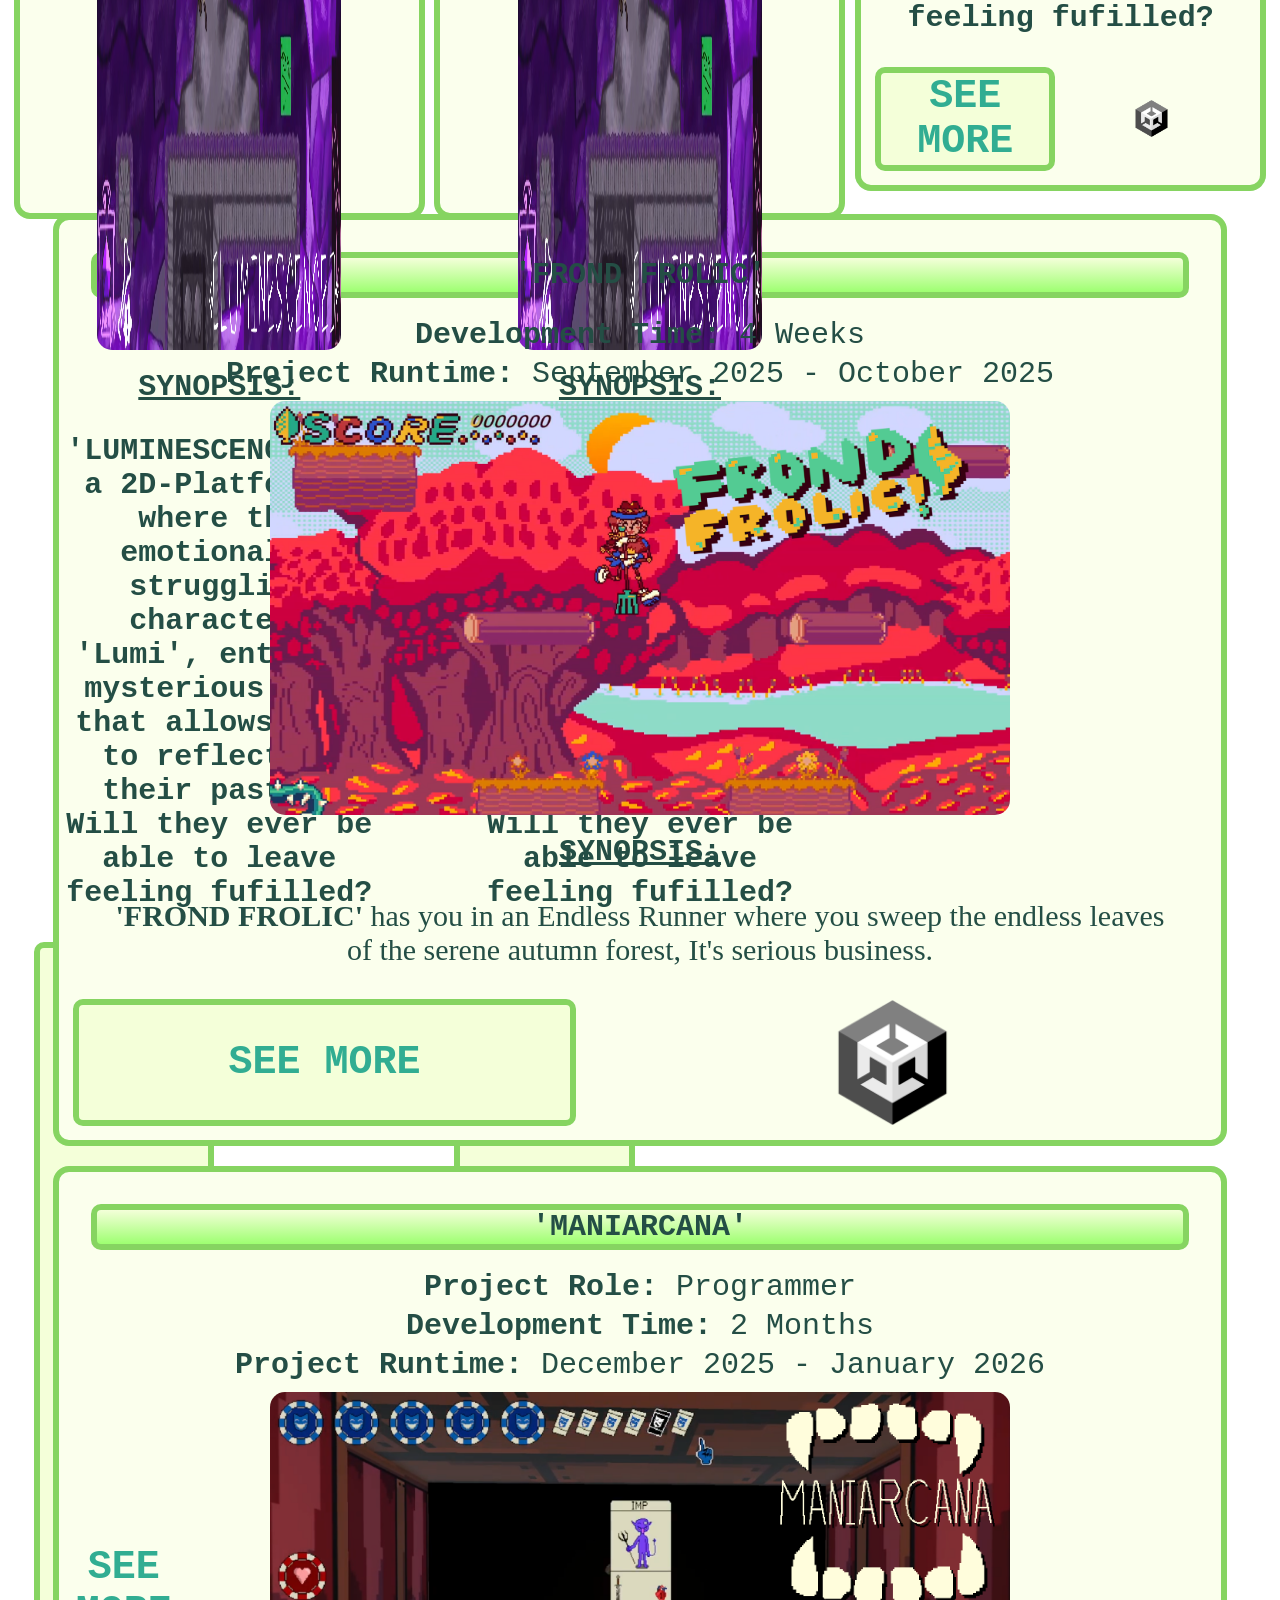
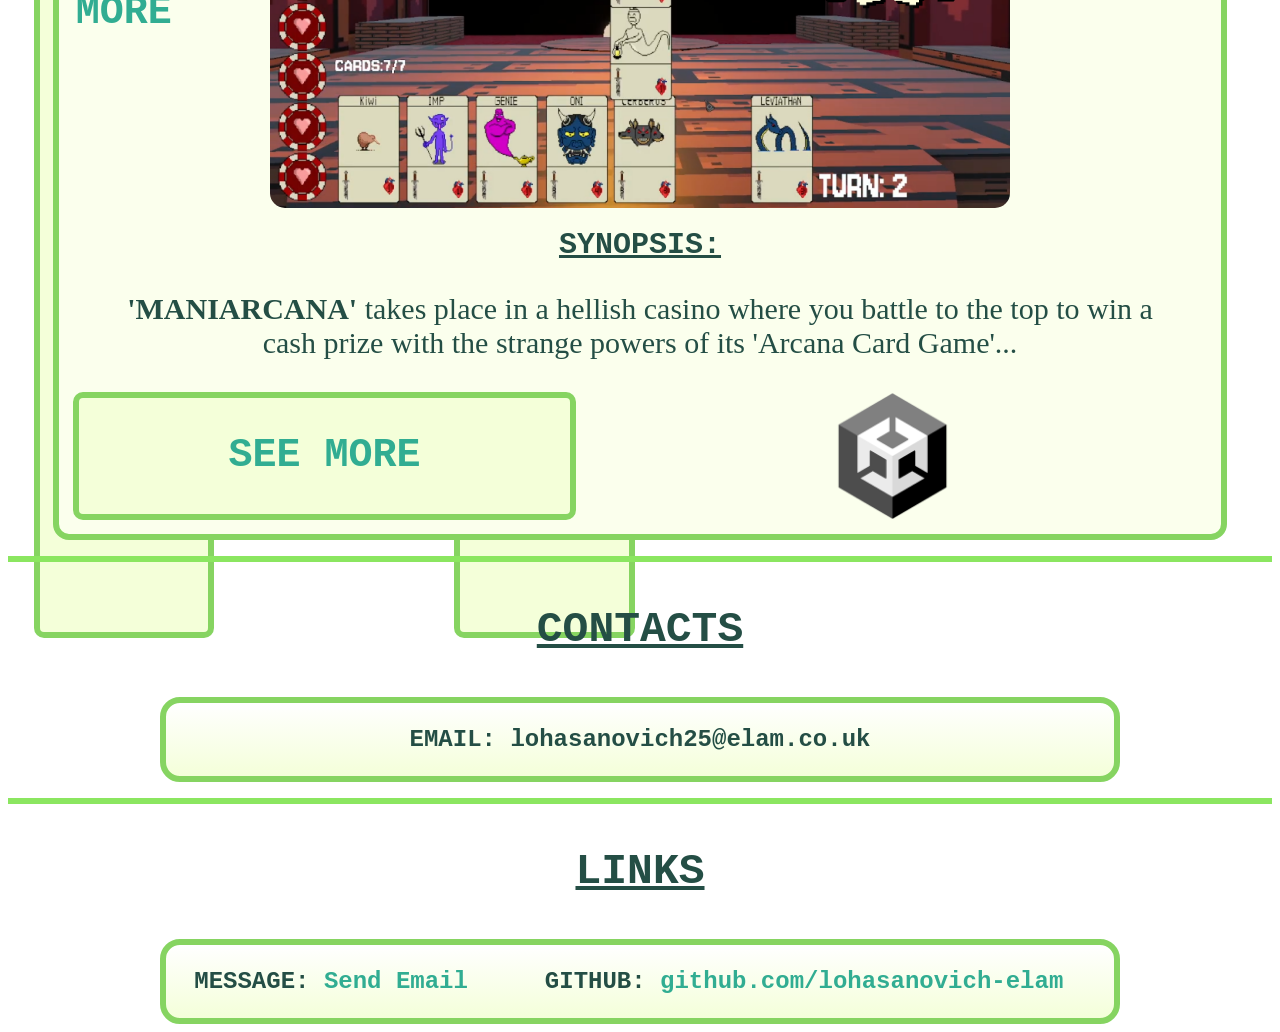
==== commit d846aa45: "Font Styles Updating" ====
--- a/index.html
+++ b/index.html
@@ -18,31 +18,80 @@
             </tr>
         </tbody>
     </table>
-    <p title="About Me"  id="aboutme" style="font-size: 43px;" ;><b><ins>ABOUT</ins></b></p>
-    <p style="margin: 10px";><b> HELLO! </b>My name is Luccas and I am a Game Programmer! <br> I am mostly familiar with that of Unity and how its native programming language, C#, works.</p>
+    <p title="About Me" id="aboutme" style="font-size: 43px;" ;><b><ins>ABOUT</ins></b></p>
+    <p style="margin: 10px" ;><b> HELLO! </b>My name is Luccas and I am a Game Programmer! <br> I am mostly familiar with that of Unity and how its native programming language, C#, works.</p>
 
 
     <div class="divider"></div>
 
     <!-- Luminescence_Game -->
-    <nav class="project">
-        <h1 title="Projects" id="myprojects" style="font-size: 40px;" ;><b><ins>PROJECTS</ins></b></h1>
-        <h1 class="project_title" ;>'LUMINESCENCE'</h1>
-        <p style="margin: 5px" ;><b> Project Role: </b>Programmer</p>
-        <p style="margin: 5px" ;><b> Development Time: </b>3.5 Months</p>
-        <p style="margin: 5px" ;><b> Project Runtime: </b>February 2026 - June 2026</p>
-        <img id="img_projects" src="assets/luminescence_screenshot.png" alt="Screenshot of the game Luminescence with its beautiful cave environment glistening through purple geodes.">
-        <p style="margin: 15px" ;><b><ins> SYNOPSIS: </ins></b>
-        <p style="margin: 30px; font-family: Verdana" ;><b>'LUMINESCENCE'</b> is a 2D-Platformer where the emotionally struggling character, 'Lumi', enters a mysterious cave that allows them to reflect on their past... Will they ever be able to leave feeling fufilled?</p>
-        <table id="table_nav">
-            <tbody>
-                <tr>
-                    <th id="top_cells"><a href="luminescence.html">SEE MORE</a></th>
-                    <th><img id="img_program" src="assets/unitylogo.png" alt="Made with Unity"></th>
-                </tr>
-            </tbody>
-        </table>
-    </nav>
+
+    <table id="project_table">
+        <tbody>
+            <tr>
+                <th>
+                    <nav class="project">
+                        <h1 title="Projects" id="myprojects" style="font-size: 40px;" ;><b><ins>PROJECTS</ins></b></h1>
+                        <h1 class="project_title" ;>'LUMINESCENCE'</h1>
+                        <p style="margin: 5px" ;><b> Project Role: </b>Programmer</p>
+                        <p style="margin: 5px" ;><b> Development Time: </b>3.5 Months</p>
+                        <p style="margin: 5px" ;><b> Project Runtime: </b>February 2026 - June 2026</p>
+                        <img id="img_projects" src="assets/luminescence_screenshot.png" alt="Screenshot of the game Luminescence with its beautiful cave environment glistening through purple geodes.">
+                        <p style="margin: 15px" ;><b><ins> SYNOPSIS: </ins></b>
+                        <p style="margin: 30px; font-family: 'Courier New'" ;><b>'LUMINESCENCE'</b> is a 2D-Platformer where the emotionally struggling character, 'Lumi', enters a mysterious cave that allows them to reflect on their past... Will they ever be able to leave feeling fufilled?</p>
+                        <table id="table_nav">
+                            <tbody>
+                                <tr>
+                                    <th id="top_cells"><a href="luminescence.html">SEE MORE</a></th>
+                                    <th><img id="img_program" src="assets/unitylogo.png" alt="Made with Unity"></th>
+                                </tr>
+                            </tbody>
+                        </table>
+                    </nav>
+                </th>
+                <th>
+                    <nav class="project">
+                        <h1 title="Projects" id="myprojects" style="font-size: 40px;" ;><b><ins>PROJECTS</ins></b></h1>
+                        <h1 class="project_title" ;>'LUMINESCENCE'</h1>
+                        <p style="margin: 5px" ;><b> Project Role: </b>Programmer</p>
+                        <p style="margin: 5px" ;><b> Development Time: </b>3.5 Months</p>
+                        <p style="margin: 5px" ;><b> Project Runtime: </b>February 2026 - June 2026</p>
+                        <img id="img_projects" src="assets/luminescence_screenshot.png" alt="Screenshot of the game Luminescence with its beautiful cave environment glistening through purple geodes.">
+                        <p style="margin: 15px" ;><b><ins> SYNOPSIS: </ins></b>
+                        <p style="margin: 30px; font-family: 'Courier New'" ;><b>'LUMINESCENCE'</b> is a 2D-Platformer where the emotionally struggling character, 'Lumi', enters a mysterious cave that allows them to reflect on their past... Will they ever be able to leave feeling fufilled?</p>
+                        <table id="table_nav">
+                            <tbody>
+                                <tr>
+                                    <th id="top_cells"><a href="luminescence.html">SEE MORE</a></th>
+                                    <th><img id="img_program" src="assets/unitylogo.png" alt="Made with Unity"></th>
+                                </tr>
+                            </tbody>
+                        </table>
+                    </nav>
+                </th>
+                <th>
+                    <nav class="project">
+                        <h1 title="Projects" id="myprojects" style="font-size: 40px;" ;><b><ins>PROJECTS</ins></b></h1>
+                        <h1 class="project_title" ;>'LUMINESCENCE'</h1>
+                        <p style="margin: 5px" ;><b> Project Role: </b>Programmer</p>
+                        <p style="margin: 5px" ;><b> Development Time: </b>3.5 Months</p>
+                        <p style="margin: 5px" ;><b> Project Runtime: </b>February 2026 - June 2026</p>
+                        <img id="img_projects" src="assets/luminescence_screenshot.png" alt="Screenshot of the game Luminescence with its beautiful cave environment glistening through purple geodes.">
+                        <p style="margin: 15px" ;><b><ins> SYNOPSIS: </ins></b>
+                        <p style="margin: 30px; font-family: 'Courier New'" ;><b>'LUMINESCENCE'</b> is a 2D-Platformer where the emotionally struggling character, 'Lumi', enters a mysterious cave that allows them to reflect on their past... Will they ever be able to leave feeling fufilled?</p>
+                        <table id="table_nav">
+                            <tbody>
+                                <tr>
+                                    <th id="top_cells"><a href="luminescence.html">SEE MORE</a></th>
+                                    <th><img id="img_program" src="assets/unitylogo.png" alt="Made with Unity"></th>
+                                </tr>
+                            </tbody>
+                        </table>
+                    </nav>
+                </th>
+            </tr>
+        </tbody>
+    </table>
 
 
     <!-- Frond_Frolic_Game -->
--- a/css/style.css
+++ b/css/style.css
@@ -5,28 +5,27 @@
     border-radius: 10px;
     border-collapse: collapse;
     background-color: #f4ffd9;
-    font-family: Verdana;
+    font-family: 'Courier New';
     font-size: 40px;
     color: #244e45;
 }
 
-#links_cells{
-    text-align: center;
-    height: 100%;
-    font-family: Verdana;
+#links_cells {
+    text-align: center;
+    font-family: 'Courier New';
     font-size: 24px;
     color: #244e45;
 }
 
 h1 {
-    font-family: Verdana;
+    font-family: 'Courier New';
     color: #244e45;
     text-align: center;
     margin: 20px;
 }
 
 h2 {
-    font-family: Verdana;
+    font-family: 'Courier New';
     color: #244e45;
     text-align: center;
     margin: 5px;
@@ -34,7 +33,7 @@
 
 
 p {
-    font-family: Arial;
+    font-family: 'Courier New';
     text-align: center;
     font-size: 30px;
     color: #244e45;
@@ -51,10 +50,17 @@
     background-image: linear-gradient(to bottom, #ffffff, #f4ffd9);
     border: 6px solid #86d461;
     border-radius: 20px;
-    margin: 40px 400px 30px 400px;
     padding: 20px 0px;
-    font-family: Arial;
+    font-family: 'Courier New';
     font-size: 24px;
+    width: 75%;
+    margin: auto;
+}
+
+#project_table {
+    width: 100%;
+    height: 100%;
+    text-align: center;
 }
 
 .project_title {
@@ -63,7 +69,7 @@
     border: 6px solid #86d461;
     border-radius: 10px;
     margin: 100%, 70%, 100%, 70%;
-    font-family: Verdana;
+    font-family: 'Courier New';
     font-size: 30px;
     text-align: center;
 }
@@ -71,9 +77,9 @@
 .project {
     display: block;
     margin: auto;
-    margin-top: 16px;
+    margin-top: 20px;
     padding: 12px;
-    width: 50%;
+    width: 90%;
     height: 100%;
     background-color: #fbffed;
     border: 6px solid #86d461;
@@ -177,7 +183,7 @@
     border-radius: 4px;
 }
 
-#lum_cells{
+#lum_cells {
     text-align: center;
     height: 100%;
     border: 10px outset #a864ff;
@@ -186,7 +192,7 @@
     border-color: #a864ff;
     background-color: #ffffff;
     background-image: linear-gradient(to top, #dbc0ff, #a864ff);
-    font-family: Verdana;
+    font-family: 'Courier New';
     font-size: 40px;
     color: #244e45;
 }
@@ -210,7 +216,7 @@
     border-radius: 1px;
 }
 
-#frond_cells{
+#frond_cells {
     text-align: center;
     height: 100%;
     border: 10px groove #ff7e33;
@@ -219,7 +225,7 @@
     border-color: #ff7e33;
     background-color: #ffffff;
     background-image: linear-gradient(to top, #ffe6ab, #ff7e33);
-    font-family: Verdana;
+    font-family: 'Courier New';
     font-size: 40px;
     color: #244e45;
 }
@@ -243,7 +249,7 @@
     border-radius: 4px;
 }
 
-#mania_cells{
+#mania_cells {
     text-align: center;
     height: 100%;
     border: 10px solid #fabca5;
@@ -252,7 +258,7 @@
     border-color: #e63e87;
     background-color: #ffffff;
     background-image: linear-gradient(to top, #fabca5, #e63e87);
-    font-family: Verdana;
+    font-family: 'Courier New';
     font-size: 40px;
     color: #244e45;
 }
@@ -261,7 +267,7 @@
     text-align: center;
     width: 50%;
     border-collapse: collapse;
-    font-family: Arial;
+    font-family: 'Courier New';
     color: #244e45;
     font-size: 1.8rem;
     text-wrap: stable;
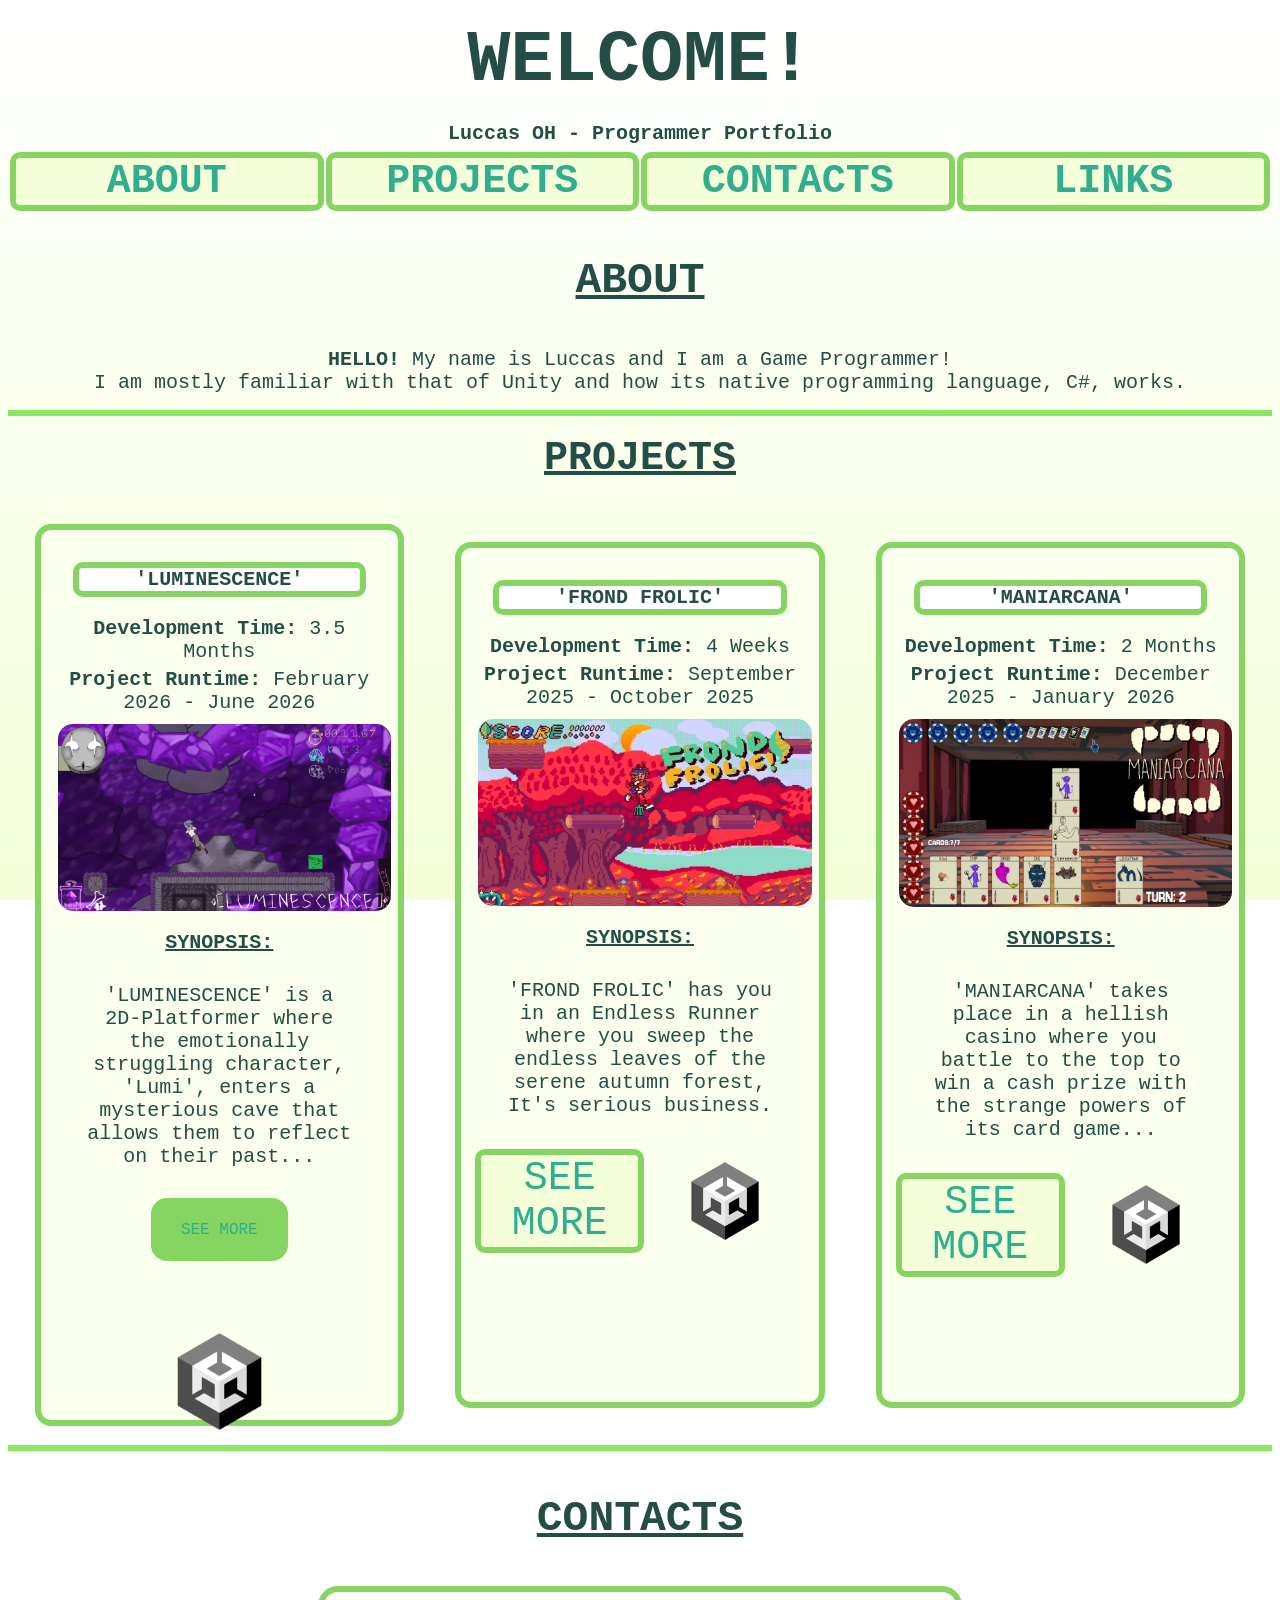
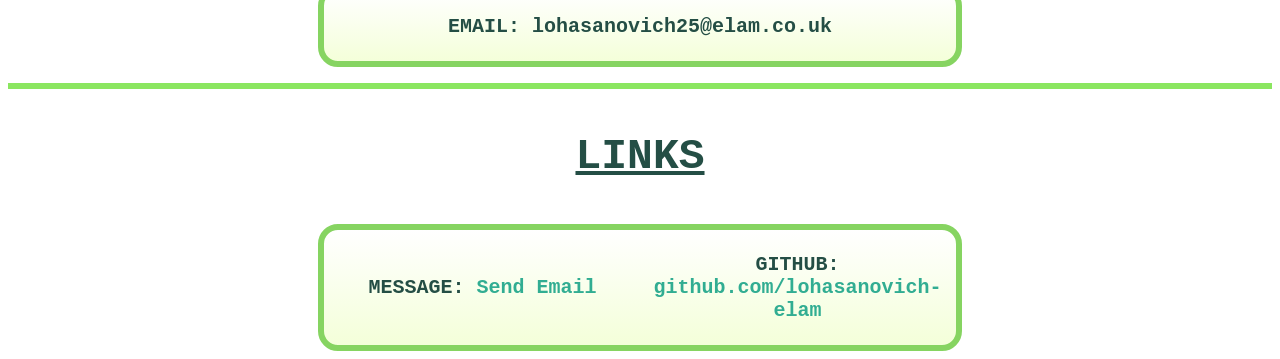
==== commit e51f60fb: "Fixing Project Layout" ====
--- a/index.html
+++ b/index.html
@@ -24,112 +24,68 @@
 
     <div class="divider"></div>
 
-    <!-- Luminescence_Game -->
+    <h1 title="Projects" id="myprojects" style="font-size: 40px;" ;><b><ins>PROJECTS</ins></b></h1>
 
     <table id="project_table">
         <tbody>
             <tr>
-                <th>
+                <td>
                     <nav class="project">
-                        <h1 title="Projects" id="myprojects" style="font-size: 40px;" ;><b><ins>PROJECTS</ins></b></h1>
                         <h1 class="project_title" ;>'LUMINESCENCE'</h1>
-                        <p style="margin: 5px" ;><b> Project Role: </b>Programmer</p>
                         <p style="margin: 5px" ;><b> Development Time: </b>3.5 Months</p>
                         <p style="margin: 5px" ;><b> Project Runtime: </b>February 2026 - June 2026</p>
                         <img id="img_projects" src="assets/luminescence_screenshot.png" alt="Screenshot of the game Luminescence with its beautiful cave environment glistening through purple geodes.">
                         <p style="margin: 15px" ;><b><ins> SYNOPSIS: </ins></b>
-                        <p style="margin: 30px; font-family: 'Courier New'" ;><b>'LUMINESCENCE'</b> is a 2D-Platformer where the emotionally struggling character, 'Lumi', enters a mysterious cave that allows them to reflect on their past... Will they ever be able to leave feeling fufilled?</p>
-                        <table id="table_nav">
+                        <p style="margin: 30px" ;>'LUMINESCENCE' is a 2D-Platformer where the emotionally struggling character, 'Lumi', enters a mysterious cave that allows them to reflect on their past...</p>
+                        <div class="project_buttons">
+                            <a class="button" href="luminescence.html">SEE MORE</a>
+                            <table id="project_under_table">
+                                <tr>
+                                    <td><img id="img_program" src="assets/unitylogo.png" alt="Made with Unity"></td>
+                                </tr>
+                            </table>
+                        </div>
+                    </nav>
+                </td>
+                <td>
+                    <nav class="project">
+                        <h1 class="project_title" ;>'FROND FROLIC'</h1>
+                        <p style="margin: 5px" ;><b> Development Time: </b>4 Weeks</p>
+                        <p style="margin: 5px" ;><b> Project Runtime: </b>September 2025 - October 2025</p>
+                        <img id="img_projects" src="assets/frondfrolic_screenshot.png" alt="Screenshot of the serene autumn forests of Frond Frolic.">
+                        <p style="margin: 15px" ;><b><ins> SYNOPSIS: </ins></b></p>
+                        <p style="margin: 30px" ;>'FROND FROLIC' has you in an Endless Runner where you sweep the endless leaves of the serene autumn forest, It's serious business.</p>
+                        <table>
                             <tbody>
                                 <tr>
-                                    <th id="top_cells"><a href="luminescence.html">SEE MORE</a></th>
-                                    <th><img id="img_program" src="assets/unitylogo.png" alt="Made with Unity"></th>
+                                    <td id="top_cells"><a href="frond-frolic.html">SEE MORE</a></td>
+                                    <td><img id="img_program" src="assets/unitylogo.png" alt="Made with Unity"></td>
                                 </tr>
                             </tbody>
                         </table>
                     </nav>
-                </th>
-                <th>
+                </td>
+                <td>
                     <nav class="project">
-                        <h1 title="Projects" id="myprojects" style="font-size: 40px;" ;><b><ins>PROJECTS</ins></b></h1>
-                        <h1 class="project_title" ;>'LUMINESCENCE'</h1>
-                        <p style="margin: 5px" ;><b> Project Role: </b>Programmer</p>
-                        <p style="margin: 5px" ;><b> Development Time: </b>3.5 Months</p>
-                        <p style="margin: 5px" ;><b> Project Runtime: </b>February 2026 - June 2026</p>
-                        <img id="img_projects" src="assets/luminescence_screenshot.png" alt="Screenshot of the game Luminescence with its beautiful cave environment glistening through purple geodes.">
-                        <p style="margin: 15px" ;><b><ins> SYNOPSIS: </ins></b>
-                        <p style="margin: 30px; font-family: 'Courier New'" ;><b>'LUMINESCENCE'</b> is a 2D-Platformer where the emotionally struggling character, 'Lumi', enters a mysterious cave that allows them to reflect on their past... Will they ever be able to leave feeling fufilled?</p>
-                        <table id="table_nav">
+                        <h1 class="project_title" ;>'MANIARCANA'</h1>
+                        <p style="margin: 5px" ;><b> Development Time: </b>2 Months</p>
+                        <p style="margin: 5px" ;><b> Project Runtime: </b>December 2025 - January 2026</p>
+                        <img id="img_projects" src="assets/maniarcana_screenshot.png" alt="Screenshot of the inside of the titular card table in MANIARCANA.">
+                        <p style="margin: 15px" ;><b><ins> SYNOPSIS: </ins></b></p>
+                        <p style="margin: 30px" ;>'MANIARCANA' takes place in a hellish casino where you battle to the top to win a cash prize with the strange powers of its card game...</p>
+                        <table>
                             <tbody>
                                 <tr>
-                                    <th id="top_cells"><a href="luminescence.html">SEE MORE</a></th>
-                                    <th><img id="img_program" src="assets/unitylogo.png" alt="Made with Unity"></th>
+                                    <td id="top_cells"><a href="maniarcana.html">SEE MORE</a></td>
+                                    <td><img id="img_program" src="assets/unitylogo.png" alt="Made with Unity"></td>
                                 </tr>
                             </tbody>
                         </table>
                     </nav>
-                </th>
-                <th>
-                    <nav class="project">
-                        <h1 title="Projects" id="myprojects" style="font-size: 40px;" ;><b><ins>PROJECTS</ins></b></h1>
-                        <h1 class="project_title" ;>'LUMINESCENCE'</h1>
-                        <p style="margin: 5px" ;><b> Project Role: </b>Programmer</p>
-                        <p style="margin: 5px" ;><b> Development Time: </b>3.5 Months</p>
-                        <p style="margin: 5px" ;><b> Project Runtime: </b>February 2026 - June 2026</p>
-                        <img id="img_projects" src="assets/luminescence_screenshot.png" alt="Screenshot of the game Luminescence with its beautiful cave environment glistening through purple geodes.">
-                        <p style="margin: 15px" ;><b><ins> SYNOPSIS: </ins></b>
-                        <p style="margin: 30px; font-family: 'Courier New'" ;><b>'LUMINESCENCE'</b> is a 2D-Platformer where the emotionally struggling character, 'Lumi', enters a mysterious cave that allows them to reflect on their past... Will they ever be able to leave feeling fufilled?</p>
-                        <table id="table_nav">
-                            <tbody>
-                                <tr>
-                                    <th id="top_cells"><a href="luminescence.html">SEE MORE</a></th>
-                                    <th><img id="img_program" src="assets/unitylogo.png" alt="Made with Unity"></th>
-                                </tr>
-                            </tbody>
-                        </table>
-                    </nav>
-                </th>
+                </td>
             </tr>
         </tbody>
     </table>
-
-
-    <!-- Frond_Frolic_Game -->
-    <nav class="project">
-        <h1 class="project_title" ;>'FROND FROLIC'</h1>
-        <p style="margin: 5px" ;><b> Development Time: </b>4 Weeks</p>
-        <p style="margin: 5px" ;><b> Project Runtime: </b>September 2025 - October 2025</p>
-        <img id="img_projects" src="assets/frondfrolic_screenshot.png" alt="Screenshot of the serene autumn forests of Frond Frolic.">
-        <p style="margin: 15px" ;><b><ins> SYNOPSIS: </ins></b></p>
-        <p style="margin: 30px; font-family: Verdana" ;><b>'FROND FROLIC'</b> has you in an Endless Runner where you sweep the endless leaves of the serene autumn forest, It's serious business.</p>
-        <table id="table_nav">
-            <tbody>
-                <tr>
-                    <th id="top_cells"><a href="frond-frolic.html">SEE MORE</a></th>
-                    <th><img id="img_program" src="assets/unitylogo.png" alt="Made with Unity"></th>
-                </tr>
-            </tbody>
-        </table>
-    </nav>
-
-    <!-- Maniarcana_Game -->
-    <nav class="project">
-        <h1 class="project_title" ;>'MANIARCANA'</h1>
-        <p style="margin: 5px" ;><b> Project Role: </b>Programmer</p>
-        <p style="margin: 5px" ;><b> Development Time: </b>2 Months</p>
-        <p style="margin: 5px" ;><b> Project Runtime: </b>December 2025 - January 2026</p>
-        <img id="img_projects" src="assets/maniarcana_screenshot.png" alt="Screenshot of the inside of the titular card table in MANIARCANA.">
-        <p style="margin: 15px" ;><b><ins> SYNOPSIS: </ins></b></p>
-        <p style="margin: 30px; font-family: Verdana" ;><b>'MANIARCANA'</b> takes place in a hellish casino where you battle to the top to win a cash prize with the strange powers of its 'Arcana Card Game'...</p>
-        <table id="table_nav">
-            <tbody>
-                <tr>
-                    <th id="top_cells"><a href="maniarcana.html">SEE MORE</a></th>
-                    <th><img id="img_program" src="assets/unitylogo.png" alt="Made with Unity"></th>
-                </tr>
-            </tbody>
-        </table>
-    </nav>
 
     <div class="divider"></div>
 
--- a/css/style.css
+++ b/css/style.css
@@ -1,6 +1,5 @@
 #top_cells {
     text-align: center;
-    height: 100%;
     border: 6px solid #86d461;
     border-radius: 10px;
     border-collapse: collapse;
@@ -8,12 +7,15 @@
     font-family: 'Courier New';
     font-size: 40px;
     color: #244e45;
+    table-layout: fixed;
+    margin: auto;
+    object-fit: fill;
 }
 
 #links_cells {
     text-align: center;
     font-family: 'Courier New';
-    font-size: 24px;
+    font-size: 20px;
     color: #244e45;
 }
 
@@ -35,7 +37,7 @@
 p {
     font-family: 'Courier New';
     text-align: center;
-    font-size: 30px;
+    font-size: 20px;
     color: #244e45;
 }
 
@@ -52,8 +54,8 @@
     border-radius: 20px;
     padding: 20px 0px;
     font-family: 'Courier New';
-    font-size: 24px;
-    width: 75%;
+    font-size: 20px;
+    width: 50%;
     margin: auto;
 }
 
@@ -61,16 +63,22 @@
     width: 100%;
     height: 100%;
     text-align: center;
+    table-layout: fixed;
+}
+#project_under_table {
+    width: 100%;
+    height: 100%;
+    text-align: center;
+    table-layout: fixed;
 }
 
 .project_title {
     background-color: white;
-    background-image: linear-gradient(to top, #9eff71, #f4ffd9);
     border: 6px solid #86d461;
     border-radius: 10px;
     margin: 100%, 70%, 100%, 70%;
     font-family: 'Courier New';
-    font-size: 30px;
+    font-size: 20px;
     text-align: center;
 }
 
@@ -79,8 +87,8 @@
     margin: auto;
     margin-top: 20px;
     padding: 12px;
-    width: 90%;
-    height: 100%;
+    width: 80%;
+    height: 90%;
     background-color: #fbffed;
     border: 6px solid #86d461;
     border-radius: 16px;
@@ -97,47 +105,59 @@
 }
 
 #table_nav {
+    table-layout: fixed;
     width: 100%;
     height: 100%;
     text-align: center;
 }
 
-#table_projects{
-    margin-top: 16px;
-    width: 100%;
-    height: 100%;
+.project_buttons {
+    margin: 10px 12.5%;
+    width: 75%;
+    height: 200px;
+}
+
+.button {
+    background-color: #86d461;
+    color: white;
+    text-decoration: none;
+    padding: 9% 12%;
+    text-align: center;
+    display: inline-block;
+    margin-bottom: 20px;
+    border-radius: 16px;
+    font-family: "Courier New";
+}
+
+.button:hover {
+    background-color: #ffffff;
 }
 
 a:link {
     color: #31ad92;
-    background-color: transparent;
     text-decoration: none;
 }
 
 a:visited {
     color: purple;
-    background-color: transparent;
     text-decoration: none;
 }
 
 a:hover {
     color: #3de0f5;
-    background-color: transparent;
     text-decoration: underline;
 }
 
 a:active {
     color: yellow;
-    background-color: transparent;
     text-decoration: underline;
 }
 
 #img_projects {
-    height: 80%;
-    width: 65%;
     border-radius: 20px;
     border: 5px solid transparent;
     margin:auto;
+    object-fit: fill;
 }
 
 #img_projects:hover {
@@ -146,8 +166,10 @@
 }
 
 #img_program {
-    width: 20%;
-    margin:auto;
+    width: 50%;
+    height: 50%;
+    margin: auto;
+    object-fit: contain;
 }
 
 #body_main {
@@ -157,8 +179,6 @@
     background-size: 100% 100%;
 }
 
-
-
 #body_luminescence {
     background-image: linear-gradient(to top, #a864ff, #dbc0ff, #ffffff, #dbc0ff, #a864ff);
     background-repeat: repeat;
@@ -193,7 +213,7 @@
     background-color: #ffffff;
     background-image: linear-gradient(to top, #dbc0ff, #a864ff);
     font-family: 'Courier New';
-    font-size: 40px;
+    font-size: 20px;
     color: #244e45;
 }
 
@@ -226,7 +246,7 @@
     background-color: #ffffff;
     background-image: linear-gradient(to top, #ffe6ab, #ff7e33);
     font-family: 'Courier New';
-    font-size: 40px;
+    font-size: 20px;
     color: #244e45;
 }
 
@@ -259,7 +279,7 @@
     background-color: #ffffff;
     background-image: linear-gradient(to top, #fabca5, #e63e87);
     font-family: 'Courier New';
-    font-size: 40px;
+    font-size: 20px;
     color: #244e45;
 }
 
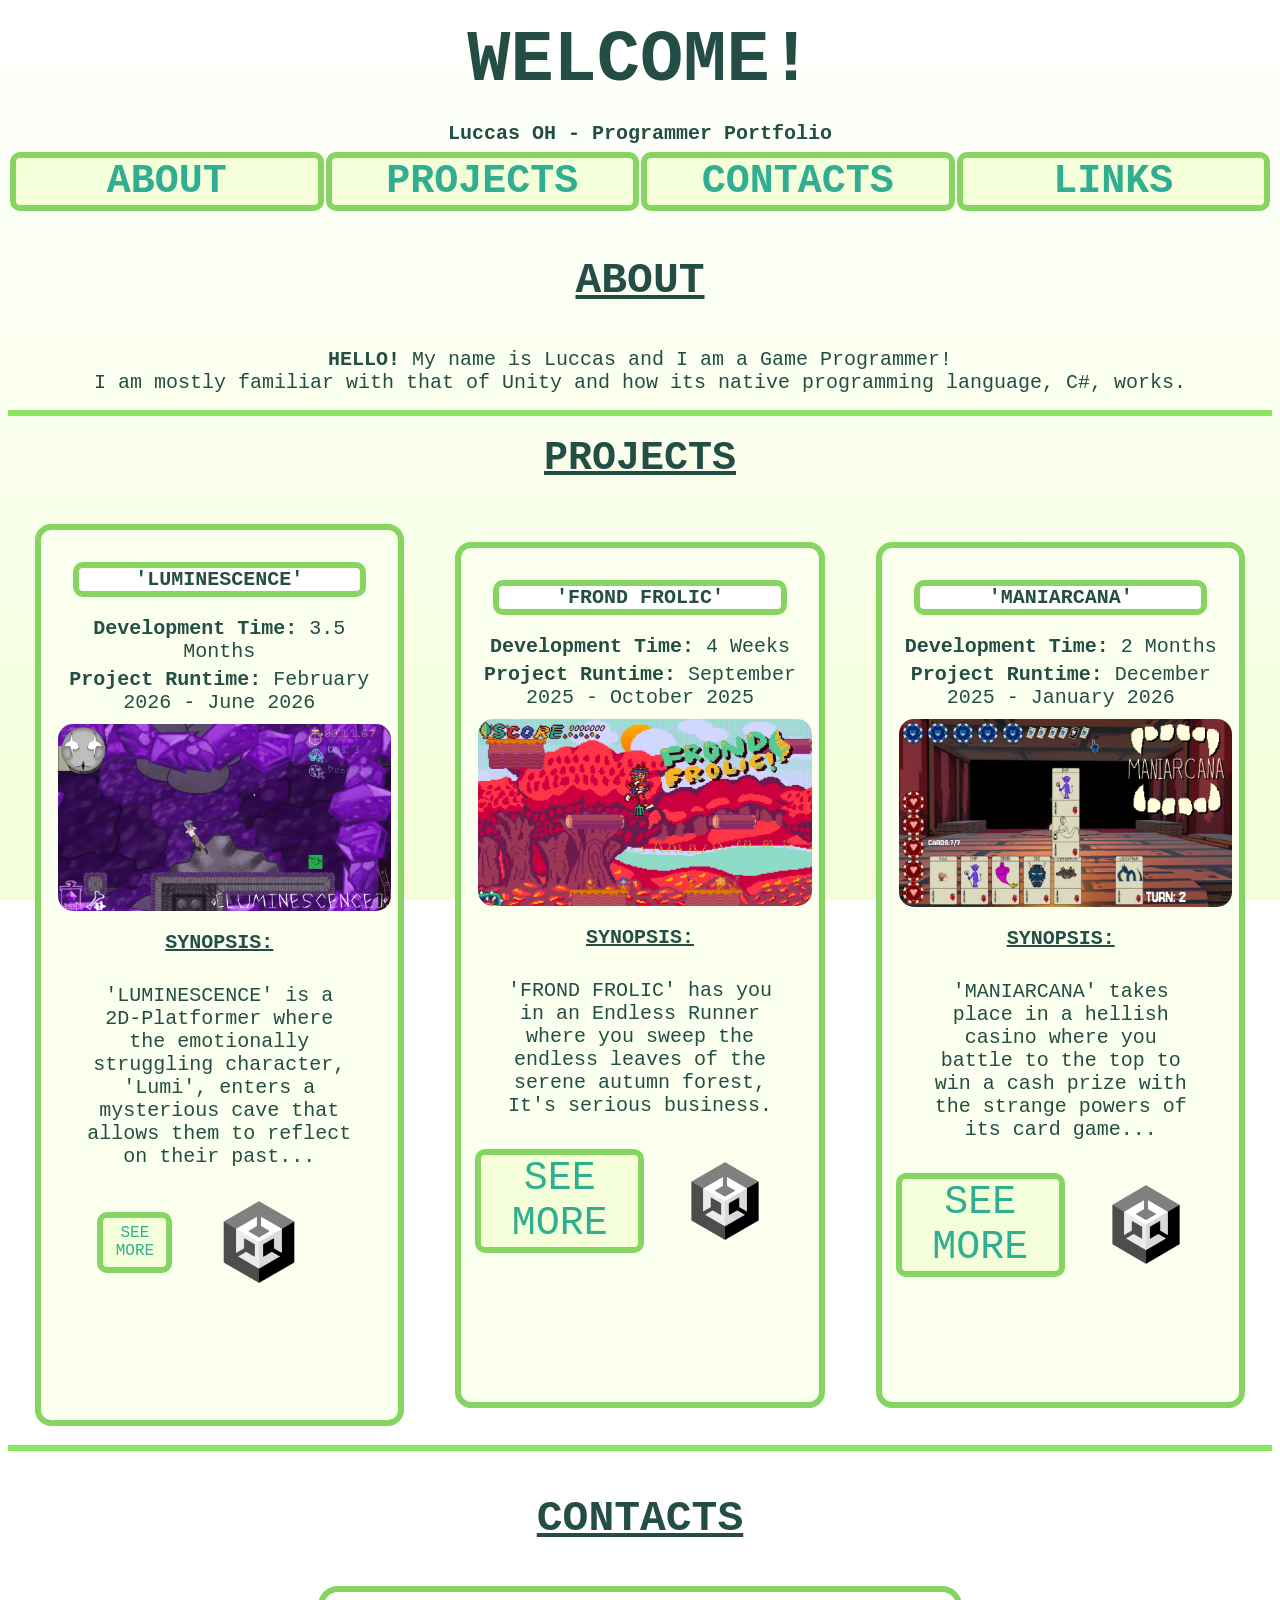
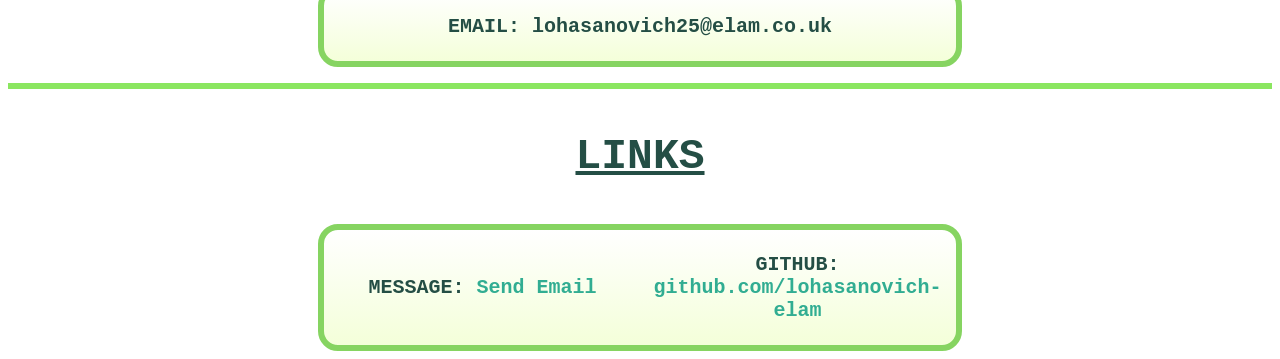
==== commit f9d59be9: "Small Formatting Fixes" ====
--- a/index.html
+++ b/index.html
@@ -38,11 +38,13 @@
                         <p style="margin: 15px" ;><b><ins> SYNOPSIS: </ins></b>
                         <p style="margin: 30px" ;>'LUMINESCENCE' is a 2D-Platformer where the emotionally struggling character, 'Lumi', enters a mysterious cave that allows them to reflect on their past...</p>
                         <div class="project_buttons">
-                            <a class="button" href="luminescence.html">SEE MORE</a>
-                            <table id="project_under_table">
-                                <tr>
-                                    <td><img id="img_program" src="assets/unitylogo.png" alt="Made with Unity"></td>
-                                </tr>
+                            <table>
+                                <tbody>
+                                    <tr>
+                                        <td><a class="button" href="luminescence.html">SEE MORE</a></td>
+                                        <td><img id="img_program" src="assets/unitylogo.png" alt="Made with Unity"></td>
+                                    </tr>
+                                </tbody>
                             </table>
                         </div>
                     </nav>
--- a/css/style.css
+++ b/css/style.css
@@ -10,6 +10,23 @@
     table-layout: fixed;
     margin: auto;
     object-fit: fill;
+}
+
+.button {
+    text-align: center;
+    border: 6px solid #86d461;
+    border-radius: 10px;
+    background-color: #f4ffd9;
+    color: white;
+    text-decoration: none;
+    padding: 9% 12%;
+    display: inline-block;
+    margin: auto;
+    font-family: "Courier New";
+}
+
+.button:hover {
+    background-color: #ffffff;
 }
 
 #links_cells {
@@ -115,22 +132,6 @@
     margin: 10px 12.5%;
     width: 75%;
     height: 200px;
-}
-
-.button {
-    background-color: #86d461;
-    color: white;
-    text-decoration: none;
-    padding: 9% 12%;
-    text-align: center;
-    display: inline-block;
-    margin-bottom: 20px;
-    border-radius: 16px;
-    font-family: "Courier New";
-}
-
-.button:hover {
-    background-color: #ffffff;
 }
 
 a:link {
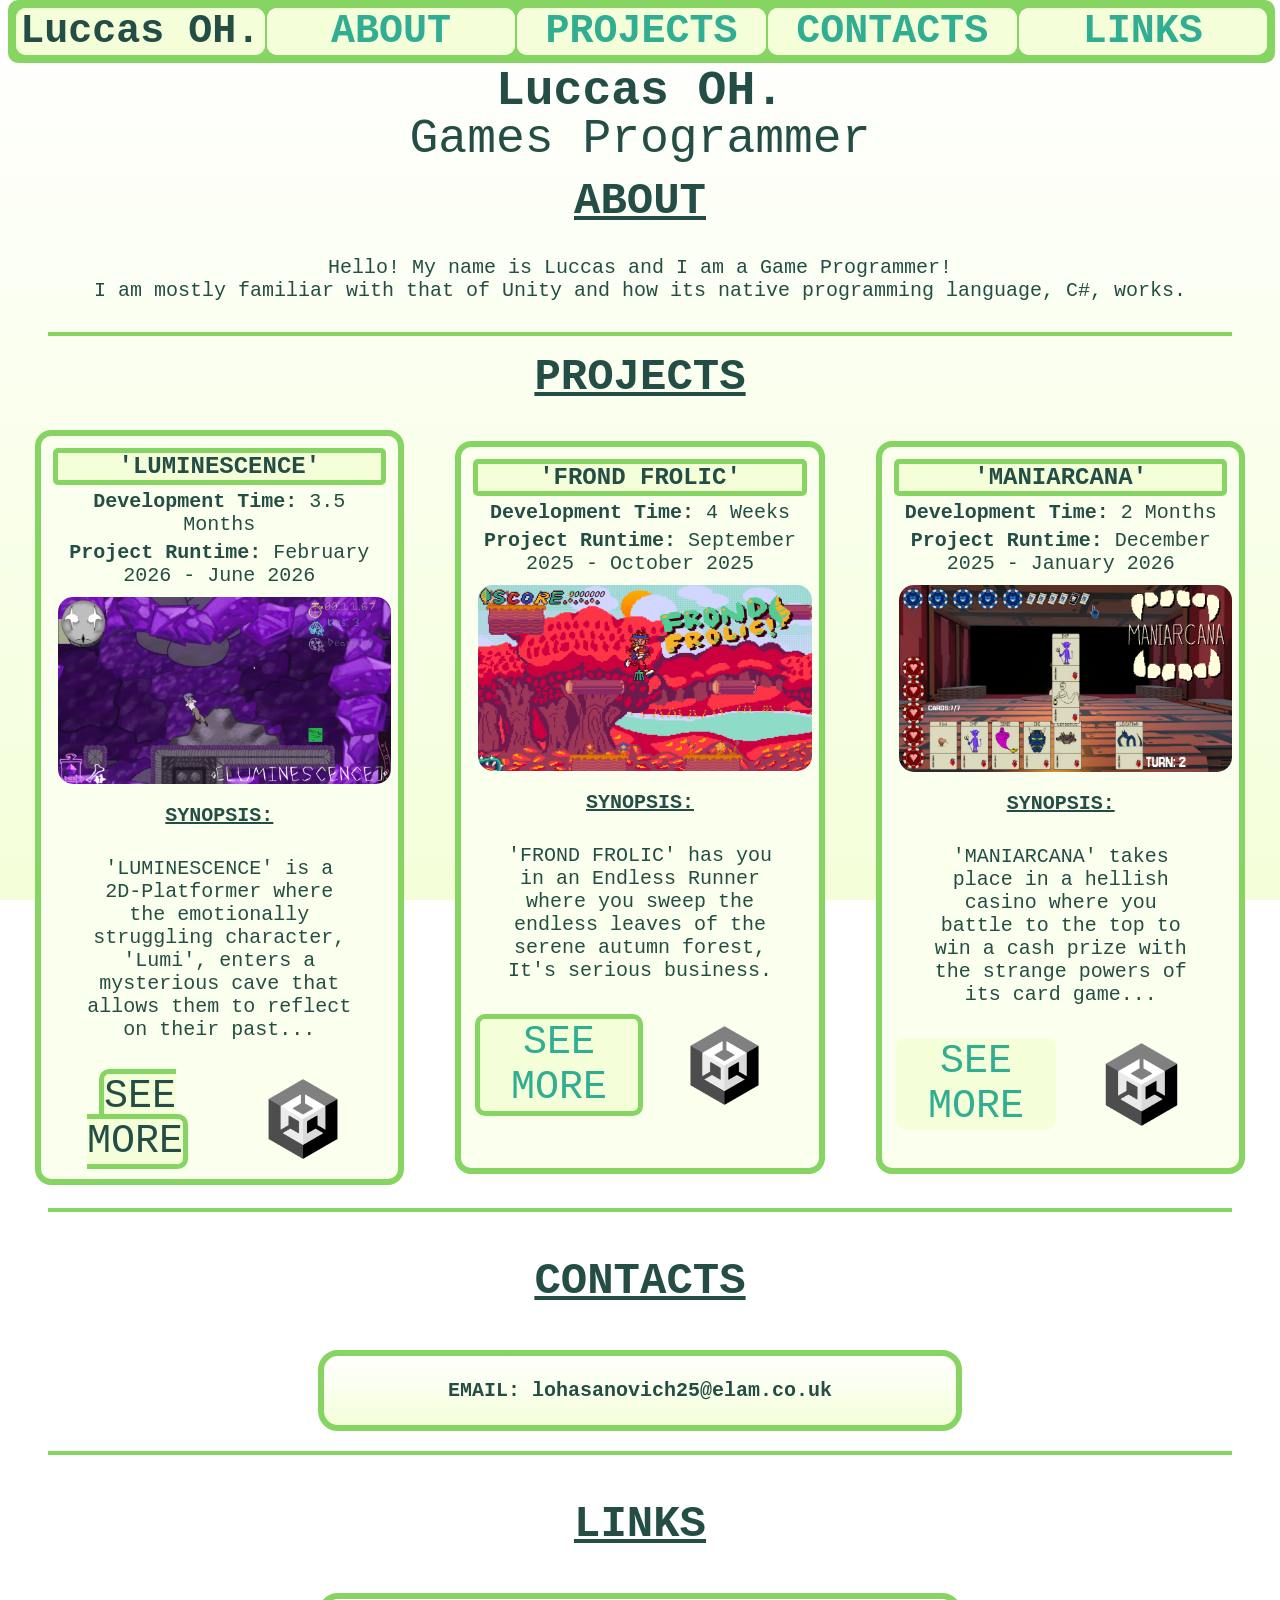
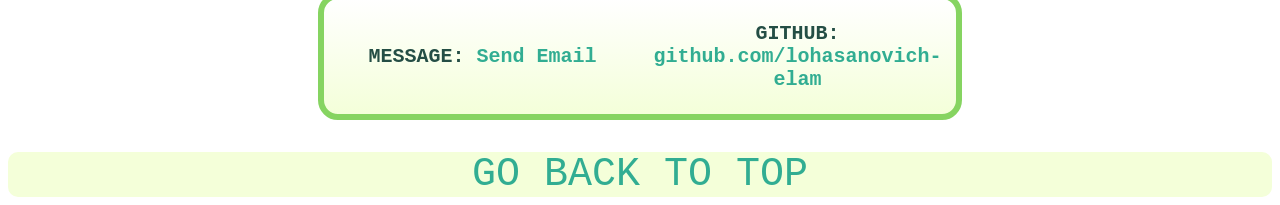
==== commit d9cea77f: "Formatting Navigation Bars" ====
--- a/index.html
+++ b/index.html
@@ -6,11 +6,11 @@
     <link rel="icon" href="assets/favicon.svg"/>
 </head>
 <body id="body_main">
-    <h1 style="font-size:72px; text-align:center;">WELCOME!</h1>
-    <h2 style="font-size: 20px; text-align: center;">Luccas OH - Programmer Portfolio</h2>
-    <table id="table_nav">
+    <h1 id="mainpage"></h1>
+    <table id="table_navigation">
         <tbody>
             <tr id="top_cells">
+                <th id="top_cells" ;>Luccas OH.</th>
                 <th id="top_cells"><a href="#aboutme">ABOUT</a></th>
                 <th id="top_cells"><a href="#myprojects">PROJECTS</a></th>
                 <th id="top_cells"><a href="#contacts">CONTACTS</a></th>
@@ -18,13 +18,15 @@
             </tr>
         </tbody>
     </table>
-    <p title="About Me" id="aboutme" style="font-size: 43px;" ;><b><ins>ABOUT</ins></b></p>
-    <p style="margin: 10px" ;><b> HELLO! </b>My name is Luccas and I am a Game Programmer! <br> I am mostly familiar with that of Unity and how its native programming language, C#, works.</p>
+    <h1 style="font-size: 48px; text-align: center" ;"><br>Luccas OH.</h1>
+    <h1 style="font-size: 48px; text-align: center; margin-top: -70px; font-weight: normal" ;"><br>Games Programmer</h1>
+    <h2 title="About Me" id="aboutme" style="font-size: 44px;" ;><b><ins>ABOUT</ins></b></h2>
+    <p style="margin: 30px" ;> Hello! My name is Luccas and I am a Game Programmer! <br> I am mostly familiar with that of Unity and how its native programming language, C#, works.</p>
 
 
     <div class="divider"></div>
 
-    <h1 title="Projects" id="myprojects" style="font-size: 40px;" ;><b><ins>PROJECTS</ins></b></h1>
+    <h2 title="Projects" id="myprojects" style="font-size: 44px;" ;><b><ins>PROJECTS</ins></b></h2>
 
     <table id="project_table">
         <tbody>
@@ -37,16 +39,14 @@
                         <img id="img_projects" src="assets/luminescence_screenshot.png" alt="Screenshot of the game Luminescence with its beautiful cave environment glistening through purple geodes.">
                         <p style="margin: 15px" ;><b><ins> SYNOPSIS: </ins></b>
                         <p style="margin: 30px" ;>'LUMINESCENCE' is a 2D-Platformer where the emotionally struggling character, 'Lumi', enters a mysterious cave that allows them to reflect on their past...</p>
-                        <div class="project_buttons">
-                            <table>
-                                <tbody>
-                                    <tr>
-                                        <td><a class="button" href="luminescence.html">SEE MORE</a></td>
-                                        <td><img id="img_program" src="assets/unitylogo.png" alt="Made with Unity"></td>
-                                    </tr>
-                                </tbody>
-                            </table>
-                        </div>
+                        <table>
+                            <tbody>
+                                <tr>
+                                    <td><a id="button" href="luminescence.html">SEE MORE</a></td>
+                                    <td><img id="img_program" src="assets/unitylogo.png" alt="Made with Unity"></td>
+                                </tr>
+                            </tbody>
+                        </table>
                     </nav>
                 </td>
                 <td>
@@ -60,7 +60,7 @@
                         <table>
                             <tbody>
                                 <tr>
-                                    <td id="top_cells"><a href="frond-frolic.html">SEE MORE</a></td>
+                                    <td id="button"><a href="frond-frolic.html">SEE MORE</a></td>
                                     <td><img id="img_program" src="assets/unitylogo.png" alt="Made with Unity"></td>
                                 </tr>
                             </tbody>
@@ -90,10 +90,9 @@
     </table>
 
     <div class="divider"></div>
-
     <!-- CONTACTS + LINKS -->
 
-    <p title="My Contacts" id="contacts" style="font-size: 43px;" ;><b><ins>CONTACTS</ins></b></p>
+    <p title="My Contacts" id="contacts" style="font-size: 44px;" ;><b><ins>CONTACTS</ins></b></p>
     <nav class="linkarea">
         <table id="table_nav">
             <tbody>
@@ -106,7 +105,7 @@
 
     <div class="divider"></div>
 
-    <p title="Links" id="links" style="font-size: 43px;" ;><b><ins>LINKS</ins></b></p>
+    <p title="Links" id="links" style="font-size: 44px;" ;><b><ins>LINKS</ins></b></p>
     <nav class="linkarea">
         <table id="table_nav">
             <tbody>
@@ -117,5 +116,6 @@
             </tbody>
         </table>
     </nav>
+    <p id="top_cells" style=" margin-top: 2rem" ;><a href="#mainpage">GO BACK TO TOP</a> </p>
 </body>
 </html>
--- a/css/style.css
+++ b/css/style.css
@@ -1,32 +1,28 @@
 #top_cells {
     text-align: center;
-    border: 6px solid #86d461;
     border-radius: 10px;
     border-collapse: collapse;
     background-color: #f4ffd9;
     font-family: 'Courier New';
     font-size: 40px;
     color: #244e45;
-    table-layout: fixed;
-    margin: auto;
-    object-fit: fill;
-}
-
-.button {
-    text-align: center;
-    border: 6px solid #86d461;
+    table-layout: auto;
+    margin: auto;
+    padding: 10px,10px;
+}
+
+#button {
+    text-align: center;
+    border: solid 5px #86d461;
     border-radius: 10px;
+    border-collapse: collapse;
     background-color: #f4ffd9;
-    color: white;
-    text-decoration: none;
-    padding: 9% 12%;
-    display: inline-block;
-    margin: auto;
-    font-family: "Courier New";
-}
-
-.button:hover {
-    background-color: #ffffff;
+    font-family: 'Courier New';
+    font-size: 40px;
+    color: #244e45;
+    table-layout: auto;
+    margin: auto;
+    padding: 10px,10px;
 }
 
 #links_cells {
@@ -40,7 +36,7 @@
     font-family: 'Courier New';
     color: #244e45;
     text-align: center;
-    margin: 20px;
+    margin: 10px;
 }
 
 h2 {
@@ -65,7 +61,7 @@
 }
 
 .linkarea {
-    background-color: white;
+    background-color: #f4ffd9;
     background-image: linear-gradient(to bottom, #ffffff, #f4ffd9);
     border: 6px solid #86d461;
     border-radius: 20px;
@@ -90,13 +86,14 @@
 }
 
 .project_title {
-    background-color: white;
-    border: 6px solid #86d461;
-    border-radius: 10px;
+    background-color: #f4ffd9;
+    border: 5px solid #86d461;
+    border-radius: 5px;
     margin: 100%, 70%, 100%, 70%;
     font-family: 'Courier New';
-    font-size: 20px;
-    text-align: center;
+    font-size: 1.5rem;
+    text-align: center;
+    margin: auto;
 }
 
 .project {
@@ -116,9 +113,11 @@
 }
 
 .divider {
-    margin-top: 16px;
+    margin-top: 20px;
     margin-bottom: 16px;
-    border-top: 6px solid #8be660;
+    border-top: 4px solid #86d461;
+    margin-right: 2.5rem;
+    margin-left: 2.5rem;
 }
 
 #table_nav {
@@ -126,6 +125,18 @@
     width: 100%;
     height: 100%;
     text-align: center;
+}
+
+#table_navigation {
+    table-layout: fixed;
+    width: 99%;
+    height: 5%;
+    background: #86d461;
+    border-radius: 10px;
+    border: solid 6px #86d461;
+    position: fixed;
+    top: 0px;
+    z-index: 1;
 }
 
 .project_buttons {
@@ -285,12 +296,24 @@
 }
 
 #dualcell {
+    vertical-align: top;
+    font-weight: initial;
     text-align: center;
     width: 50%;
     border-collapse: collapse;
     font-family: 'Courier New';
     color: #244e45;
-    font-size: 1.8rem;
+    font-size: 20px;
+    text-wrap: stable;
+}
+
+#dualcell_img2 {
+    font-weight: initial;
+    width: 50%;
+    border-collapse: collapse;
+    font-family: 'Courier New';
+    color: #244e45;
+    font-size: 20px;
     text-wrap: stable;
 }
 
